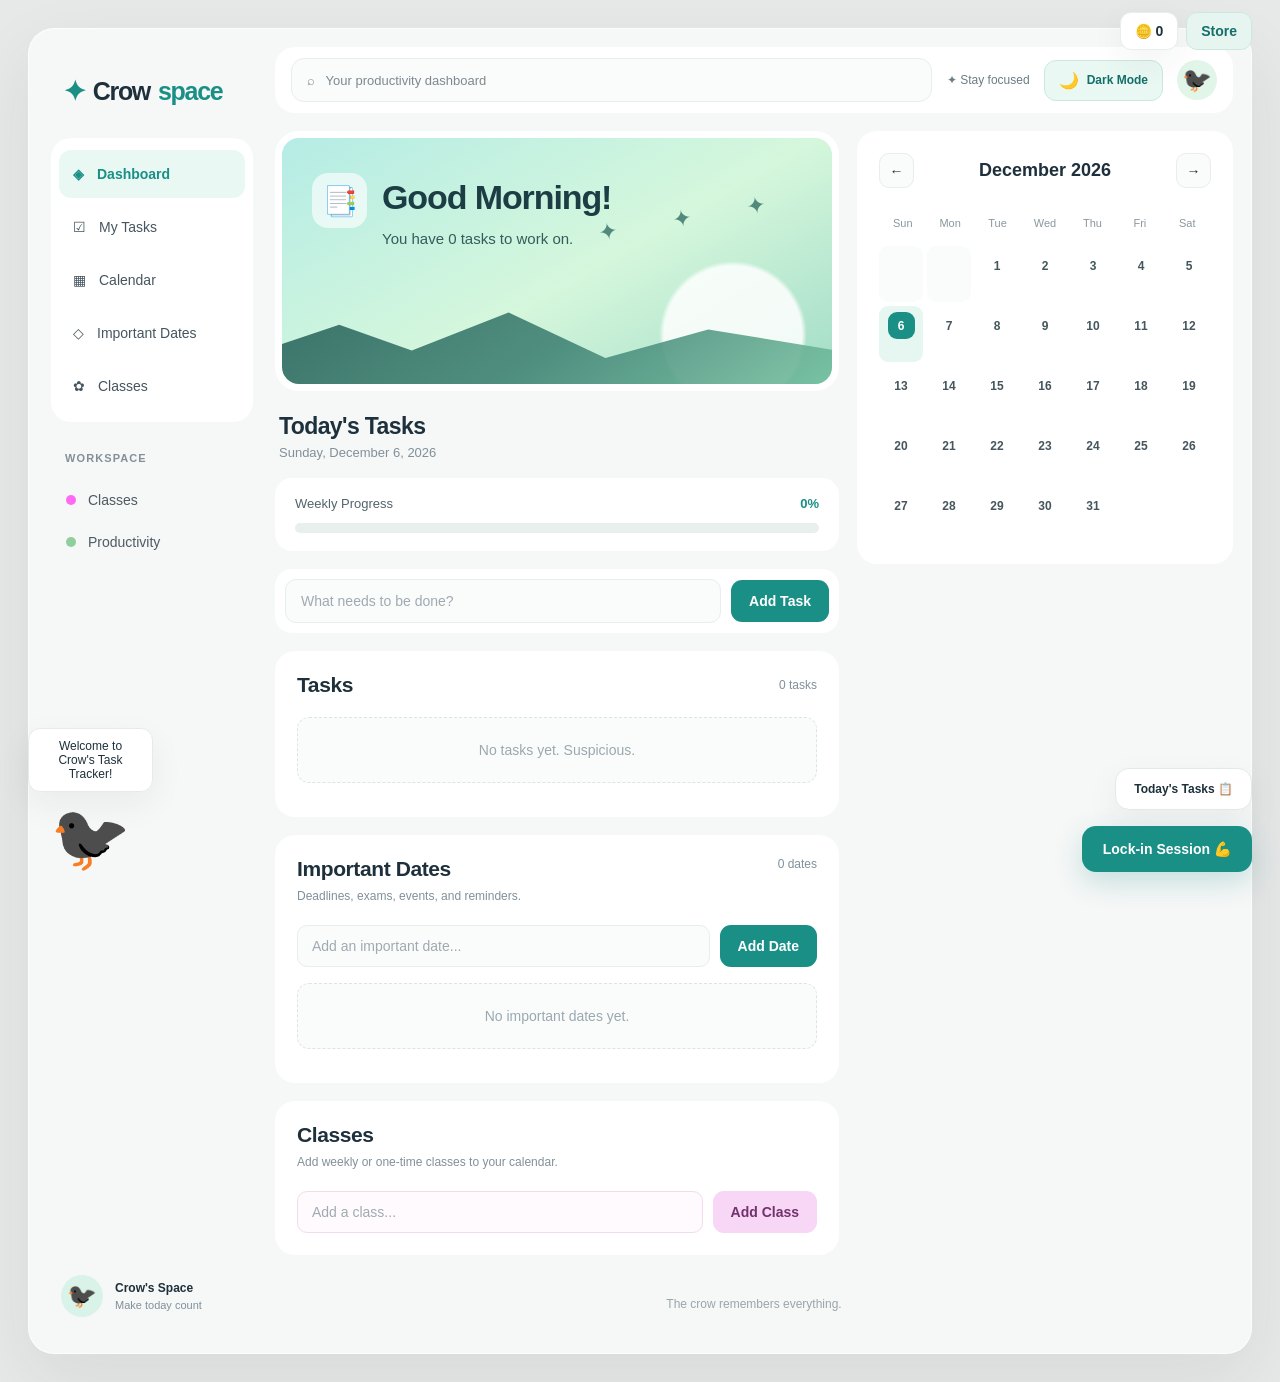
==== Task Tracker/index.html @ 2e7c892d "Add files via upload" ====
<!DOCTYPE html>
<html lang="en">
<head>
  <meta charset="UTF-8">
  <meta name="viewport" content="width=device-width, initial-scale=1.0">
  <title>Crow's Task Tracker</title>
  <link rel="stylesheet" href="style.css">
</head>

<body>

  <!-- TOKEN HUD -->
  <div id="token-hud">
    <div id="token-display">
      🪙 <span id="token-count">0</span>
    </div>
    <button id="store-button" type="button">Store</button>
  </div>

  <!-- MAIN DASHBOARD -->
  <main class="app">

    <!-- SIDEBAR -->
    <aside class="dashboard-sidebar" aria-label="Dashboard navigation">

      <div class="dashboard-brand">
        <span class="brand-mark">✦</span>
        Crow<span>space</span>
      </div>

      <nav class="dashboard-nav">
        <a class="active" href="#dashboard-home">
          ◈ <span>Dashboard</span>
        </a>
        <a href="#tasks-panel">
          ☑ <span>My Tasks</span>
        </a>
        <a href="#calendar-panel">
          ▦ <span>Calendar</span>
        </a>
        <a href="#dates-panel">
          ◇ <span>Important Dates</span>
        </a>
        <a href="#classes-panel">
          ✿ <span>Classes</span>
        </a>
      </nav>

      <div class="sidebar-subtitle">WORKSPACE</div>

      <div class="workspace-link">
        <span class="workspace-dot pink"></span>
        Classes
      </div>

      <div class="workspace-link">
        <span class="workspace-dot green"></span>
        Productivity
      </div>

      <div class="sidebar-bottom">
        <span class="avatar">🐦‍⬛</span>
        <div>
          <strong>Crow's Space</strong>
          <small>Make today count</small>
        </div>
      </div>

    </aside>

    <!-- DASHBOARD CONTENT -->
    <div class="dashboard-content">

      <!-- TOP BAR -->
      <div class="dashboard-topbar">
        <div class="topbar-search">
          ⌕ &nbsp; Your productivity dashboard
        </div>

        
    <div class="topbar-right">

    <span>✦ Stay focused</span>

    <!-- LIGHT / DARK MODE -->
    <button
        id="theme-toggle"
        class="theme-toggle"
        type="button"
        aria-label="Switch to dark mode"
        aria-pressed="false"
        title="Toggle light and dark mode"
    >
        <span id="theme-icon" aria-hidden="true">🌙</span>
        <span id="theme-label">Dark Mode</span>
    </button>

    <span class="topbar-avatar">🐦‍⬛</span>

    </div>

      </div>

      <!-- GREETING -->
      <section class="crow-section" id="dashboard-home">

        <div class="crow">📑</div>

        <div class="crow-speech">
          <h2 id="crow-name">Task Manager</h2>
          <p id="crow-message">
            Time to get on that grind 🔥
          </p>
        </div>

      </section>

      <!-- TODAY'S TASKS HEADER -->
      <header>
        <h1>Today's Tasks</h1>
        <p id="date"></p>
      </header>

      <!-- WEEKLY PROGRESS -->
      <section class="progress-section">

        <div class="progress-text">
          <span>Weekly Progress</span>
          <span id="progress-percent">0%</span>
        </div>

        <div class="progress-bar">
          <div id="progress-fill"></div>
        </div>

      </section>

      <!-- ADD TASK -->
      <section class="add-task">

        <input
          type="text"
          id="task-input"
          placeholder="What needs to be done?"
          autocomplete="off"
        >

        <button id="add-task-button" type="button">
          Add Task
        </button>

      </section>

      <!-- TASK LIST -->
      <section class="task-section" id="tasks-panel">

        <div class="section-heading">
          <h2>Tasks</h2>
          <span id="task-count">0 tasks</span>
        </div>

        <ul id="task-list"></ul>

        <p
          id="empty-task-message"
          class="empty-message"
        >
          No tasks yet. Suspicious.
        </p>

      </section>

      <!-- IMPORTANT DATES -->
      <section
        class="important-dates-section"
        id="dates-panel"
      >

        <div class="section-heading">
          <div>
            <h2>Important Dates</h2>
            <p>
              Deadlines, exams, events, and reminders.
            </p>
          </div>

          <span id="important-date-count">0 dates</span>
        </div>

        <div class="important-date-input-row">

          <input
            type="text"
            id="important-date-input"
            placeholder="Add an important date..."
            autocomplete="off"
          >

          <button
            id="add-important-date-button"
            type="button"
          >
            Add Date
          </button>

        </div>

        <div
          id="empty-important-date-message"
          class="empty-important-date-message"
        >
          No important dates yet.
        </div>

        <ul id="important-date-list"></ul>

      </section>

      <!-- CLASSES -->
      <section class="classes-section" id="classes-panel">

        <div class="section-heading">
          <div>
            <h2>Classes</h2>
            <p>
              Add weekly or one-time classes to your calendar.
            </p>
          </div>
        </div>

        <div class="class-input-row">

          <input
            type="text"
            id="class-input"
            placeholder="Add a class..."
            autocomplete="off"
          >

          <button id="add-class-button" type="button">
            Add Class
          </button>

        </div>

      </section>

      <!-- CALENDAR -->
      <section class="calendar-section" id="calendar-panel">

        <div class="calendar-header">

          <button
            id="previous-month"
            class="calendar-nav-button"
            type="button"
            aria-label="Previous month"
          >
            ←
          </button>

          <h2 id="calendar-month">Month</h2>

          <button
            id="next-month"
            class="calendar-nav-button"
            type="button"
            aria-label="Next month"
          >
            →
          </button>

        </div>

        <div class="calendar-weekdays">
          <span>Sun</span>
          <span>Mon</span>
          <span>Tue</span>
          <span>Wed</span>
          <span>Thu</span>
          <span>Fri</span>
          <span>Sat</span>
        </div>

        <div id="calendar-grid"></div>

      </section>

      <!-- FOOTER -->
      <footer>
        <p>The crow remembers everything.</p>
      </footer>

    </div>
  </main>

  <!-- TASK MODAL -->
  <div
    id="task-modal"
    class="modal"
    aria-hidden="true"
  >
    <div class="modal-card task-modal-card">

      <button
        id="close-task-modal"
        class="modal-close"
        type="button"
        aria-label="Close"
      >
        ✕
      </button>

      <h2>Task Details</h2>

      <p class="modal-subtitle">
        The crow requires more information.
      </p>

      <div class="form-group">
        <label for="modal-task-name">Task</label>
        <input
          id="modal-task-name"
          type="text"
          autocomplete="off"
        >
      </div>

      <div class="form-group">
        <label for="task-category">
          Subject / Category
        </label>
        <input
          id="task-category"
          type="text"
          placeholder="Math, Work, Personal..."
          autocomplete="off"
        >
      </div>

      <div class="form-group">
        <label for="task-due-date">Due Date</label>
        <input id="task-due-date" type="date">
      </div>

      <div class="priority-guide">
        <p>Priority is calculated automatically:</p>

        <div class="priority-guide-row">
          <span class="priority high">HIGH</span>
          <span>Due within 2 days</span>
        </div>

        <div class="priority-guide-row">
          <span class="priority medium">MEDIUM</span>
          <span>Due within 3–7 days</span>
        </div>

        <div class="priority-guide-row">
          <span class="priority low">LOW</span>
          <span>Due in more than 7 days</span>
        </div>
      </div>

      <button
        id="confirm-task-button"
        class="primary-button full-button"
        type="button"
      >
        Add Task
      </button>

    </div>
  </div>

  <!-- IMPORTANT DATE MODAL -->
  <div
    id="important-date-modal"
    class="modal"
    aria-hidden="true"
  >
    <div class="modal-card task-modal-card">

      <button
        id="close-important-date-modal"
        class="modal-close"
        type="button"
        aria-label="Close"
      >
        ✕
      </button>

      <h2>Important Date Details</h2>

      <p class="modal-subtitle">
        The crow requires more information.
      </p>

      <div class="form-group">
        <label for="modal-important-date-name">
          Important Date
        </label>

        <input
          id="modal-important-date-name"
          type="text"
          autocomplete="off"
        >
      </div>

      <div class="form-group">
        <label for="important-date-category">
          Subject / Category
        </label>

        <input
          id="important-date-category"
          type="text"
          placeholder="Math, Work, Birthday..."
          autocomplete="off"
        >
      </div>

      <div class="form-group">

        <label>Important Date Type</label>

        <div class="important-date-type-options">

          <label class="important-date-type-option">
            <input
              type="radio"
              name="important-date-type"
              value="school-work"
              checked
            >

            <span>
              <strong>School / Work</strong>
              <small>
                Exams, essays, projects, and deadlines
              </small>
            </span>
          </label>

          <label class="important-date-type-option">
            <input
              type="radio"
              name="important-date-type"
              value="personal"
            >

            <span>
              <strong>Personal</strong>
              <small>
                Birthdays, anniversaries, and personal events
              </small>
            </span>
          </label>

        </div>
      </div>

      <div class="form-group">
        <label for="important-date-date">Date</label>
        <input id="important-date-date" type="date">
      </div>

      <button
        id="confirm-important-date-button"
        class="primary-button full-button"
        type="button"
      >
        Add Important Date
      </button>

    </div>
  </div>

  <!-- CLASS MODAL -->
  <div
    id="class-modal"
    class="modal"
    aria-hidden="true"
  >
    <div class="modal-card task-modal-card">

      <button
        id="close-class-modal"
        class="modal-close"
        type="button"
        aria-label="Close"
      >
        ✕
      </button>

      <h2>Class Details</h2>

      <p class="modal-subtitle">
        Add this class to your calendar.
      </p>

      <div class="form-group">
        <label for="modal-class-name">Class</label>

        <input
          id="modal-class-name"
          type="text"
          autocomplete="off"
        >
      </div>

      <div class="form-group">

        <label>Schedule</label>

        <div class="class-repeat-options">

          <label class="class-repeat-option">
            <input
              type="radio"
              name="class-repeat"
              value="weekly"
              checked
            >

            <span>
              <strong>Weekly</strong>
              <small>Repeat every week</small>
            </span>
          </label>

          <label class="class-repeat-option">
            <input
              type="radio"
              name="class-repeat"
              value="once"
            >

            <span>
              <strong>One Time</strong>
              <small>Only show on one date</small>
            </span>
          </label>

        </div>
      </div>

      <div
        id="weekly-class-options"
        class="form-group"
      >
        <label for="class-weekday">
          Day of the Week
        </label>

        <select id="class-weekday">
          <option value="1">Monday</option>
          <option value="2">Tuesday</option>
          <option value="3">Wednesday</option>
          <option value="4">Thursday</option>
          <option value="5">Friday</option>
          <option value="6">Saturday</option>
          <option value="0">Sunday</option>
        </select>
      </div>

      <div
        id="one-time-class-options"
        class="form-group hidden"
      >
        <label for="class-date">Date</label>
        <input id="class-date" type="date">
      </div>

      <button
        id="confirm-class-button"
        class="primary-button full-button"
        type="button"
      >
        Add Class
      </button>

    </div>
  </div>

  <!-- DAILY TASKS BUTTON -->
  <button
    id="daily-tasks-button"
    type="button"
    aria-label="Open today's tasks"
  >
    Today's Tasks 📋
  </button>

  <!-- LOCK-IN BUTTON -->
  <button id="lockin-button" type="button">
    Lock-in Session 💪
  </button>

  <!-- LOCK-IN MODAL -->
  <div
    id="lockin-modal"
    class="modal"
    aria-hidden="true"
  >
    <div class="modal-card lockin-modal-card">

      <button
        id="close-lockin-modal"
        class="modal-close"
        type="button"
        aria-label="Close"
      >
        ✕
      </button>

      <h2>Lock-in Session 💪</h2>

      <p
        id="lockin-description"
        class="modal-subtitle"
      >
        How long are we locking in?
      </p>

      <!-- PRESET DURATIONS -->
      <div id="lockin-time-options">

        <button
          class="lockin-time"
          data-minutes="25"
          type="button"
        >
          25 min
        </button>

        <button
          class="lockin-time"
          data-minutes="45"
          type="button"
        >
          45 min
        </button>

        <button
          class="lockin-time"
          data-minutes="60"
          type="button"
        >
          1 hour
        </button>

        <button
          class="lockin-time"
          data-minutes="90"
          type="button"
        >
          90 min
        </button>

        <button
          id="custom-time-button"
          type="button"
        >
          Custom
        </button>

      </div>

      <!-- CUSTOM DURATION -->
      <div
        id="custom-time-section"
        class="hidden custom-time-section"
      >

        <input
          id="custom-time-input"
          type="number"
          min="1"
          max="720"
          placeholder="Minutes"
          aria-label="Custom duration in minutes"
        >

        <button
          id="start-custom-time"
          type="button"
        >
          Continue
        </button>

      </div>

      <!-- ROOM-CLEAR CONFIRMATION -->
      <div
        id="room-clear-section"
        class="lockin-step hidden"
      >

        <h3>Ready to Lock In?</h3>

        <p class="room-clear-description">
          Have you removed all distracting devices
          from your room?
        </p>

        <button
          id="confirm-room-clear"
          type="button"
          class="primary-button full-button"
        >
          Yes, All Devices Are Removed
        </button>

        <p class="room-clear-warning">
          ⚠️ This is an honor system. If you choose
          to lie about having a distracting device
          in the room, that's on you. You're
          responsible for any distractions you
          allow during your Lock-in Session.
        </p>

      </div>

    </div>
  </div>

  <!-- ANIMATED CROW -->
  <div id="crow-container">

    <div id="crow-popup-speech">
      Welcome.
    </div>

    <div id="crow-character">
      🐦‍⬛
    </div>

  </div>

  <!-- STORE MODAL -->
  <div
    id="store-modal"
    class="modal"
    aria-hidden="true"
  >
    <div class="modal-card store-modal-card">

      <button
        id="close-store-modal"
        class="modal-close"
        type="button"
        aria-label="Close"
      >
        ✕
      </button>

      <h2>Crow Store 🐦‍⬛</h2>

      <p class="modal-subtitle">
        Spend your tokens on accessories for the crow.
      </p>

      <div class="store-token-balance">
        🪙 <span id="store-token-count">0</span> tokens
      </div>

      <div class="empty-store">
        <p>The shelves are currently empty.</p>
        <p>Accessories are coming later.</p>
      </div>

    </div>
  </div>

  <!-- JAVASCRIPT -->
  <script src="script.js"></script>

</body>
</html>
---- Task Tracker/style.css ----
/* =========================================
   CROW'S TASK TRACKER
   LIGHT DASHBOARD REDESIGN
========================================= */

:root {
  --page-bg: #e7e8e8;
  --app-bg: #f6f7f7;
  --white: #ffffff;
  --text: #1d303b;
  --muted: #819099;
  --border: #e8eded;

  --teal: #198f86;
  --teal-dark: #146f69;
  --mint: #d0f1e3;
  --mint-light: #e5f8ee;

  --pink: #ff6af5;
  --pink-dark: #60245e;
  --pink-light: #fff0fc;

  --shadow: 0 12px 35px rgba(34, 52, 58, 0.06);
  --radius: 20px;
}

/* =========================================
   GENERAL
========================================= */

* {
  box-sizing: border-box;
}

html {
  scroll-behavior: smooth;
}

body {
  margin: 0;
  min-height: 100vh;
  padding: 28px;

  font-family: "Inter", "Segoe UI", Arial, sans-serif;
  font-size: 14px;

  background: var(--page-bg);
  color: var(--text);
}

button,
input,
select {
  font: inherit;
}

button {
  border: none;
  border-radius: 11px;

  padding: 12px 18px;

  background: var(--teal);
  color: white;

  font-weight: 600;
  cursor: pointer;

  transition:
    transform 0.18s ease,
    background 0.18s ease,
    box-shadow 0.18s ease,
    opacity 0.18s ease,
    border-color 0.18s ease;
}

button:hover {
  transform: translateY(-2px);
  opacity: 0.94;
}

button:active {
  transform: translateY(0);
}

button:disabled {
  opacity: 0.5;
  cursor: not-allowed;
}

input,
select {
  outline: none;
}

input::placeholder {
  color: #a0aab0;
}

.hidden {
  display: none !important;
}

a {
  color: inherit;
  text-decoration: none;
}

:focus-visible {
  outline: 3px solid rgba(25, 143, 134, 0.32);
  outline-offset: 3px;
}

/* =========================================
   DASHBOARD SHELL
========================================= */

.app {
  display: grid;
  grid-template-columns: 210px minmax(0, 1fr);

  width: 100%;
  max-width: 1440px;
  min-height: calc(100vh - 56px);

  margin: 0 auto;
  padding: 18px;

  background: var(--app-bg);

  border: 1px solid rgba(255, 255, 255, 0.8);
  border-radius: 26px;

  box-shadow:
    0 25px 70px rgba(35, 47, 53, 0.08);

  gap: 18px;
}

/* =========================================
   SIDEBAR
========================================= */

.dashboard-sidebar {
  display: flex;
  flex-direction: column;

  min-width: 0;
  padding: 16px 4px 10px;
}

.dashboard-brand {
  display: flex;
  align-items: center;
  gap: 8px;

  padding: 12px 12px 30px;

  font-size: 25px;
  font-weight: 800;
  letter-spacing: -1.3px;
  white-space: nowrap;
}

.dashboard-brand > span:last-child {
  color: var(--teal);
}

.brand-mark {
  color: var(--teal);
  font-size: 28px;
}

.dashboard-nav {
  display: flex;
  flex-direction: column;

  gap: 5px;

  padding: 12px 8px;

  background: white;
  border-radius: 20px;
}

.dashboard-nav a {
  display: flex;
  align-items: center;

  gap: 13px;

  min-height: 48px;
  padding: 12px 14px;

  border-radius: 12px;

  color: #46565e;
  font-size: 14px;

  transition:
    background 0.2s ease,
    color 0.2s ease;
}

.dashboard-nav a:hover {
  background: #f0f7f4;
  color: var(--teal);
}

.dashboard-nav a.active {
  background: #eaf8f3;
  color: var(--teal);
  font-weight: 700;
}

.dashboard-nav a span {
  min-width: 0;
}

.sidebar-subtitle {
  margin: 30px 14px 15px;

  color: #839097;

  font-size: 11px;
  font-weight: 800;
  letter-spacing: 1.1px;
}

.workspace-link {
  display: flex;
  align-items: center;

  gap: 12px;

  padding: 13px 15px;

  color: #4d5b63;
  font-size: 14px;
}

.workspace-dot {
  display: inline-block;

  width: 10px;
  height: 10px;

  border-radius: 50%;
}

.workspace-dot.pink {
  background: var(--pink);
}

.workspace-dot.green {
  background: #91ce9d;
}

.sidebar-bottom {
  display: flex;
  align-items: center;

  gap: 12px;

  margin-top: auto;
  padding: 18px 10px 8px;
}

.sidebar-bottom .avatar {
  display: flex;
  align-items: center;
  justify-content: center;

  width: 42px;
  height: 42px;

  background: #d9f3e8;
  border-radius: 50%;

  font-size: 24px;
}

.sidebar-bottom strong,
.sidebar-bottom small {
  display: block;
}

.sidebar-bottom strong {
  font-size: 12px;
}

.sidebar-bottom small {
  margin-top: 4px;

  color: var(--muted);
  font-size: 11px;
}

/* =========================================
   DASHBOARD CONTENT
========================================= */

.dashboard-content {
  display: grid;
  grid-template-columns: minmax(0, 1.5fr) minmax(290px, 1fr);

  align-content: start;
  align-items: start;

  gap: 18px;

  min-width: 0;
}

/* =========================================
   TOP BAR
========================================= */

.dashboard-topbar {
  grid-column: 1 / -1;

  display: flex;
  align-items: center;
  justify-content: space-between;

  gap: 15px;

  min-height: 66px;
  padding: 10px 16px;

  background: white;
  border-radius: 20px;
}

.topbar-search {
  display: flex;
  align-items: center;

  flex: 1;
  min-width: 0;

  min-height: 44px;
  padding: 10px 15px;

  background: #fafbfb;

  border: 1px solid var(--border);
  border-radius: 13px;

  color: #7d898f;
  font-size: 13px;
}

.topbar-right {
  display: flex;
  align-items: center;

  gap: 14px;

  color: #6c7c83;
  font-size: 12px;
  white-space: nowrap;
}

.topbar-avatar {
  display: flex;
  align-items: center;
  justify-content: center;

  width: 40px;
  height: 40px;

  background: #e2f5e9;
  border-radius: 50%;

  font-size: 24px;
}

/* =========================================
   GREETING CARD
========================================= */

.crow-section {
  grid-column: 1;

  position: relative;

  display: flex;
  align-items: flex-start;

  gap: 15px;

  min-height: 260px;
  padding: 35px 30px;

  background:
    radial-gradient(
      circle at 82% 80%,
      rgba(255, 255, 255, 0.85) 0 14%,
      transparent 15%
    ),
    linear-gradient(
      150deg,
      #b5ece5 0%,
      #d5f7dc 55%,
      #a2dcc7 100%
    );

  border: 7px solid white;
  border-radius: 24px;

  overflow: hidden;
}

.crow-section::before {
  content: "";

  position: absolute;
  left: -5%;
  right: -5%;
  bottom: -12px;

  height: 95px;

  background:
    linear-gradient(
      145deg,
      #245c55 0%,
      #3f8274 50%,
      #7bc7a4 100%
    );

  clip-path: polygon(
    0 55%,
    14% 25%,
    26% 52%,
    42% 12%,
    58% 60%,
    75% 30%,
    100% 56%,
    100% 100%,
    0 100%
  );

  opacity: 0.88;
}

.crow-section::after {
  content: "✦  ✦  ✦";

  position: absolute;
  right: 40px;
  top: 65px;

  color: #28665f;
  font-size: 23px;
  letter-spacing: 25px;

  transform: rotate(-10deg);
  opacity: 0.75;
}

.crow {
  position: relative;
  z-index: 1;

  display: flex;
  align-items: center;
  justify-content: center;

  flex-shrink: 0;

  width: 55px;
  height: 55px;

  background: rgba(255, 255, 255, 0.65);
  border-radius: 16px;

  font-size: 29px;
}

.crow-speech {
  position: relative;
  z-index: 1;
}

.crow-speech h2 {
  margin: 5px 0 10px;

  color: #1b3d43;

  font-size: clamp(24px, 3vw, 34px);
  font-weight: 800;
  letter-spacing: -1.1px;
}

.crow-speech p {
  margin: 0;

  color: #355b5b;
  font-size: 15px;
  line-height: 1.6;
}

/* =========================================
   TODAY HEADER
========================================= */

.dashboard-content > header {
  grid-column: 1;
  grid-row: 3;

  padding: 4px 4px 0;
}

header h1 {
  margin: 0 0 5px;

  font-size: 23px;
  letter-spacing: -0.6px;
}

header p {
  margin: 0;

  color: var(--muted);
  font-size: 13px;
}

/* =========================================
   WEEKLY PROGRESS
========================================= */

.progress-section {
  grid-column: 1;
  grid-row: 4;

  padding: 18px 20px;

  background: white;
  border-radius: 17px;
}

.progress-text {
  display: flex;
  justify-content: space-between;

  gap: 12px;

  margin-bottom: 12px;

  color: #52646c;
  font-size: 13px;
}

#progress-percent {
  color: var(--teal);
  font-weight: 700;
}

.progress-bar {
  width: 100%;
  height: 10px;

  background: #e8efed;
  border-radius: 999px;

  overflow: hidden;
}

#progress-fill {
  width: 0%;
  height: 100%;

  background: linear-gradient(
    90deg,
    #63c6a4,
    #168f85
  );

  border-radius: inherit;

  transition: width 0.4s ease;
}

/* =========================================
   ADD TASK
========================================= */

.add-task {
  grid-column: 1;
  grid-row: 5;

  display: flex;
  align-items: center;

  gap: 10px;

  padding: 10px;

  background: white;
  border-radius: 17px;
}

#task-input {
  flex: 1;
  min-width: 0;

  padding: 13px 15px;

  background: #fafbfb;
  color: var(--text);

  border: 1px solid var(--border);
  border-radius: 11px;
}

#task-input:focus {
  border-color: var(--teal);
}

#add-task-button {
  padding: 13px 18px;
  white-space: nowrap;
}

/* =========================================
   SECTION HEADINGS
========================================= */

.section-heading {
  display: flex;
  align-items: center;
  justify-content: space-between;

  gap: 15px;

  margin-bottom: 20px;
}

.section-heading h2 {
  margin: 0;

  color: var(--text);
  font-size: 21px;
  letter-spacing: -0.4px;
}

.section-heading p {
  margin: 6px 0 0;

  color: var(--muted);
  font-size: 12px;
  line-height: 1.5;
}

#task-count,
#important-date-count,
#today-schedule-count {
  color: var(--muted);
  font-size: 12px;
  white-space: nowrap;
}

/* =========================================
   TASK SECTION
========================================= */

.task-section {
  grid-column: 1;
  grid-row: 6;

  min-width: 0;
  padding: 22px;

  background: white;
  border-radius: var(--radius);
}

#task-list {
  list-style: none;

  margin: 0;
  padding: 0;
}

.task {
  display: flex;
  align-items: center;

  gap: 13px;

  min-width: 0;

  padding: 16px 10px;

  background: white;

  border-bottom: 1px solid #edf0f0;
  border-left: 4px solid transparent;

  transition:
    transform 0.2s ease,
    opacity 0.5s ease,
    max-height 0.5s ease,
    padding 0.5s ease;
}

.task:last-child {
  border-bottom: none;
}

.task:hover {
  transform: translateX(3px);
  background: #fafcfc;
}

.task.priority-high {
  border-left-color: #e88383;
}

.task.priority-medium {
  border-left-color: #e7b96b;
}

.task.priority-low {
  border-left-color: #82caa0;
}

.task-checkbox {
  flex-shrink: 0;

  width: 19px;
  height: 19px;

  cursor: pointer;
  accent-color: var(--teal);
}

.task-info {
  display: flex;
  flex-direction: column;

  flex: 1;
  min-width: 0;

  gap: 6px;
}

.task-text {
  color: #293940;
  font-size: 14px;
  font-weight: 500;

  overflow-wrap: anywhere;
}

.task-details {
  display: flex;
  flex-wrap: wrap;

  gap: 6px 12px;

  color: #95a1a7;
  font-size: 11px;
}

.task-category {
  color: var(--teal);
}

.task.completed {
  opacity: 0.55;
}

.task.completed .task-text {
  color: #96a2a8;
  text-decoration: line-through;
}

.task.finishing {
  opacity: 0;

  transform: translateX(20px);

  max-height: 0;

  padding-top: 0;
  padding-bottom: 0;

  overflow: hidden;
}

/* =========================================
   PRIORITY
========================================= */

.priority {
  display: inline-block;
  flex-shrink: 0;

  padding: 5px 8px;

  border-radius: 6px;

  font-size: 10px;
  font-weight: 700;

  letter-spacing: 0.3px;
  text-transform: uppercase;
}

.priority.low {
  background: #e5f4e9;
  color: #468962;
}

.priority.medium {
  background: #fff4db;
  color: #a7812d;
}

.priority.high {
  background: #ffe8e8;
  color: #bb5959;
}

.task.overdue {
  background: #fff7f7;
  border-left-color: #e77a7a;
}

.task.overdue .task-due {
  color: #c85e5e;
  font-weight: 700;
}

.task.overdue .task-text::after {
  content: "OVERDUE";

  display: inline-block;

  margin-left: 8px;
  padding: 3px 6px;

  background: #ffe5e5;
  color: #b94f4f;

  border-radius: 4px;

  font-size: 9px;
  font-weight: 700;
}

/* =========================================
   TASK ACTIONS
========================================= */

.edit-button,
.delete-button,
.important-date-edit,
.important-date-delete {
  display: inline-flex;
  align-items: center;
  justify-content: center;

  flex-shrink: 0;

  width: 34px;
  height: 34px;

  padding: 0;

  background: transparent;
  color: #87969c;

  border: 1px solid transparent;
  border-radius: 9px;
}

.edit-button:hover,
.important-date-edit:hover {
  background: #edf6f3;
  color: var(--teal);
}

.delete-button:hover,
.important-date-delete:hover {
  background: #fff0f0;
  color: #c45b5b;
}

/* =========================================
   IMPORTANT DATES
========================================= */

.important-dates-section {
  grid-column: 1;
  grid-row: 7;

  min-width: 0;
  padding: 22px;

  background: white;
  border-radius: var(--radius);
}

.important-dates-section .section-heading {
  align-items: flex-start;
}

.important-date-input-row {
  display: flex;

  gap: 10px;

  margin-bottom: 16px;
}

#important-date-input {
  flex: 1;
  min-width: 0;

  padding: 12px 14px;

  background: #fafbfb;
  color: var(--text);

  border: 1px solid var(--border);
  border-radius: 10px;
}

#important-date-input:focus {
  border-color: var(--teal);
}

#add-important-date-button {
  white-space: nowrap;
}

#important-date-list {
  list-style: none;

  margin: 0;
  padding: 0;
}

.important-date-item {
  display: flex;
  align-items: center;

  gap: 12px;

  margin-bottom: 10px;
  padding: 13px;

  background: #fafbfb;

  border: 1px solid var(--border);
  border-left: 4px solid #87b9b3;
  border-radius: 12px;
}

.important-date-item.school-work {
  border-left-color: #85a6db;
}

.important-date-item.personal {
  border-left-color: #ba8acb;
}

.important-date-icon {
  display: flex;
  align-items: center;
  justify-content: center;

  flex-shrink: 0;

  width: 38px;
  height: 38px;

  background: white;
  border-radius: 10px;

  font-size: 18px;
}

.important-date-info {
  flex: 1;
  min-width: 0;
}

.important-date-name {
  display: block;

  margin-bottom: 5px;

  font-weight: 700;
  overflow-wrap: anywhere;
}

.important-date-details {
  display: flex;
  flex-wrap: wrap;

  gap: 5px 10px;

  color: var(--muted);
  font-size: 11px;
}

.important-date-type-badge {
  display: inline-block;

  padding: 4px 7px;

  background: #edf1f1;
  color: #75868d;

  border-radius: 5px;

  font-size: 10px;
  text-transform: uppercase;
}

.important-date-item.school-work
.important-date-type-badge {
  background: #eaf0fb;
  color: #6684b5;
}

.important-date-item.personal
.important-date-type-badge {
  background: #f4eaf8;
  color: #9b6caf;
}

.important-date-actions {
  display: flex;
  align-items: center;

  gap: 4px;
}

.empty-important-date-message,
.empty-message {
  display: none;

  padding: 24px;
  margin: 12px 0;

  background: #fafcfc;
  color: #9ba8ae;

  border: 1px dashed #dce5e5;
  border-radius: 12px;

  text-align: center;
}

.empty-important-date-message.show,
.empty-message.show {
  display: block;
}

/* =========================================
   CLASSES — PINK THEME
========================================= */

.classes-section {
  grid-column: 1;
  grid-row: 8;

  min-width: 0;
  padding: 22px;

  background: white;
  border-radius: var(--radius);
}

.classes-section .section-heading {
  align-items: flex-start;
}

.class-input-row {
  display: flex;
  gap: 10px;
}

#class-input {
  flex: 1;
  min-width: 0;

  padding: 12px 14px;

  background: #fffafd;
  color: var(--text);

  border: 1px solid #f0dced;
  border-radius: 10px;
}

#class-input:focus {
  border-color: var(--pink);
}

#add-class-button {
  background: #f8d6f5;
  color: #71326d;

  white-space: nowrap;
}

#add-class-button:hover {
  background: #f2bbed;
}

.class-repeat-options {
  display: grid;
  grid-template-columns: repeat(2, minmax(0, 1fr));

  gap: 10px;
}

.class-repeat-option {
  display: flex;
  align-items: flex-start;

  gap: 10px;

  min-height: 85px;
  padding: 13px;

  background: #fffafd;

  border: 1px solid #eedbea;
  border-radius: 12px;

  cursor: pointer;

  transition:
    background 0.2s ease,
    border-color 0.2s ease,
    transform 0.2s ease;
}

.class-repeat-option:hover,
.class-repeat-option:has(input:checked) {
  background: #fff0fc;
  border-color: var(--pink);
}

.class-repeat-option input[type="radio"] {
  width: 17px;
  height: 17px;

  flex-shrink: 0;
  margin: 2px 0 0;

  accent-color: var(--pink);
}

.class-repeat-option span {
  display: flex;
  flex-direction: column;

  gap: 5px;
}

.class-repeat-option strong {
  font-size: 13px;
}

.class-repeat-option small {
  color: #a58aa2;

  font-size: 11px;
  line-height: 1.4;
}

#class-weekday,
#class-date {
  width: 100%;
  padding: 12px;

  background: #fffafd;
  color: var(--text);

  border: 1px solid #eedbea;
  border-radius: 9px;
}

#class-weekday:focus,
#class-date:focus {
  border-color: var(--pink);
}

#confirm-class-button {
  background: #efb6e9;
  color: #5b2457;
}

#class-modal .modal-card {
  max-width: 480px;
}

#class-modal .modal-subtitle {
  color: #a18ba0;
}

/* =========================================
   CALENDAR
========================================= */

.calendar-section {
  grid-column: 2;
  grid-row: 2 / span 4;

  min-width: 0;
  padding: 22px;

  background: white;
  border-radius: var(--radius);
}

.calendar-header {
  display: flex;
  align-items: center;
  justify-content: space-between;

  gap: 12px;

  margin-bottom: 20px;
}

.calendar-header h2 {
  margin: 0;

  font-size: 18px;
  font-weight: 700;
  text-align: center;
}

.calendar-nav-button {
  display: flex;
  align-items: center;
  justify-content: center;

  flex-shrink: 0;

  width: 35px;
  height: 35px;

  padding: 0;

  background: #fafbfb;
  color: var(--text);

  border: 1px solid var(--border);
  border-radius: 10px;
}

.calendar-nav-button:hover {
  background: #eaf8f3;
}

.calendar-weekdays {
  display: grid;
  grid-template-columns: repeat(7, minmax(0, 1fr));

  margin-bottom: 8px;

  color: #8a989e;
  text-align: center;
  font-size: 11px;
}

.calendar-weekdays span {
  padding: 9px 2px;
}

#calendar-grid {
  display: grid;
  grid-template-columns: repeat(7, minmax(0, 1fr));

  gap: 4px;
}

.calendar-day {
  min-width: 0;
  min-height: 56px;

  padding: 6px 3px;

  background: white;
  border-radius: 9px;

  text-align: center;
  overflow: hidden;
}

.calendar-day.empty {
  background: #fafbfb;
}

.calendar-day.today {
  background: #e6f7f2;
}

.calendar-date-number {
  display: flex;
  align-items: center;
  justify-content: center;

  width: 27px;
  height: 27px;

  margin: 0 auto 5px;

  color: #46565d;
  font-size: 12px;
  font-weight: 600;
}

.calendar-day.today .calendar-date-number {
  background: var(--teal);
  color: white;

  border-radius: 9px;
}

/* =========================================
   CALENDAR TASKS
========================================= */

.calendar-task {
  display: block;

  width: 100%;
  margin-bottom: 3px;
  padding: 4px;

  border-radius: 5px;

  color: white;
  font-size: 9px;

  white-space: nowrap;
  overflow: hidden;
  text-overflow: ellipsis;

  text-align: left;
}

.calendar-task.high {
  background: #d98989;
}

.calendar-task.medium {
  background: #d6ae63;
}

.calendar-task.low {
  background: #75b998;
}

.calendar-task.completed {
  opacity: 0.45;
  text-decoration: line-through;
}

/* =========================================
   IMPORTANT DATES IN CALENDAR
========================================= */

.calendar-important-date,
.calendar-holiday {
  display: block;

  width: 100%;
  margin-top: 3px;
  padding: 4px;

  border-left: 3px solid #9ca8ae;
  border-radius: 5px;

  background: #eef1f2;
  color: #4b5b63;

  font-size: 9px;
  text-align: left;

  overflow: hidden;
  white-space: nowrap;
  text-overflow: ellipsis;
}

.calendar-important-date.school-work {
  background: #e9eff9;
  border-left-color: #7f9ac8;
}

.calendar-important-date.personal {
  background: #f4e9f8;
  border-left-color: #b78ac8;
}

.calendar-holiday {
  background: #f1f4f4;
  border-left-color: #aab6b6;
}

/* =========================================
   PINK CLASS CALENDAR REMINDERS
========================================= */

.calendar-class {
  display: block;

  width: 100%;
  margin-top: 4px;
  padding: 5px 6px;

  background: #fce0f8;
  color: #8d3c86;

  border-left: 3px solid var(--pink);
  border-radius: 5px;

  font-size: 9px;
  font-weight: 700;

  text-align: left;
  overflow: hidden;
  white-space: nowrap;
  text-overflow: ellipsis;
}

.calendar-class:hover {
  background: #f9c9f2;
}

.calendar-class.weekly {
  border-left-color: var(--pink);
}

.calendar-class.one-time {
  background: #f8d3f3;
  border-left-color: #cb74c4;
}

/* =========================================
   FOOTER
========================================= */

footer {
  grid-column: 1 / -1;

  padding: 12px;

  color: #9aa6ab;
  text-align: center;
  font-size: 12px;
}

/* =========================================
   MODALS
========================================= */

.modal {
  position: fixed;
  inset: 0;

  display: none;
  align-items: center;
  justify-content: center;

  padding: 20px;

  background: rgba(24, 39, 45, 0.52);

  z-index: 5000;
}

.modal.show {
  display: flex;
}

.modal-card {
  position: relative;

  width: 100%;
  max-height: 90vh;

  padding: 34px;

  background: white;

  border: 1px solid #edf0f0;
  border-radius: 22px;

  box-shadow:
    0 25px 80px rgba(19, 40, 46, 0.18);

  overflow-y: auto;
}

.task-modal-card {
  max-width: 480px;
}

.lockin-modal-card {
  max-width: 520px;
  text-align: center;
}

.modal-card h2 {
  margin: 0 0 8px;

  color: var(--text);
  font-size: 23px;
}

.modal-subtitle {
  margin: 0 0 25px;

  color: var(--muted);
  line-height: 1.5;
}

.modal-close {
  position: absolute;

  top: 14px;
  right: 14px;

  padding: 7px 11px;

  background: #f1f4f4;
  color: #728087;

  font-size: 16px;
}

.modal-close:hover {
  background: #e7eded;
  color: var(--text);
}

/* =========================================
   FORM CONTROLS
========================================= */

.form-group {
  margin-bottom: 18px;
}

.form-group > label {
  display: block;

  margin-bottom: 8px;

  color: #52636b;
  font-size: 13px;
  font-weight: 600;
}

.form-group > input {
  width: 100%;
  padding: 12px 14px;

  background: #fafbfb;
  color: var(--text);

  border: 1px solid #dfe7e7;
  border-radius: 10px;
}

.form-group > input:focus {
  border-color: var(--teal);
}

.form-group input[type="date"] {
  color-scheme: light;
}

.full-button {
  width: 100%;
  padding: 14px 18px;
}

.primary-button {
  margin-top: 10px;
}

/* =========================================
   PRIORITY GUIDE
========================================= */

.priority-guide {
  margin: 22px 0;
  padding: 16px;

  background: #f7faf9;

  border: 1px solid var(--border);
  border-radius: 12px;
}

.priority-guide > p {
  margin: 0 0 12px;

  color: #6b7b82;
  font-size: 12px;
}

.priority-guide-row {
  display: flex;
  align-items: center;

  gap: 10px;

  margin-top: 9px;

  color: #6d7d84;
  font-size: 12px;
}

/* =========================================
   IMPORTANT DATE TYPE SELECTOR
========================================= */

.important-date-type-options {
  display: grid;
  grid-template-columns: repeat(2, minmax(0, 1fr));

  gap: 10px;
}

.important-date-type-option {
  display: flex !important;
  align-items: flex-start;

  gap: 10px;

  min-height: 90px;
  margin: 0 !important;
  padding: 13px;

  background: #fafbfb;

  border: 1px solid var(--border);
  border-radius: 12px;

  cursor: pointer;
}

.important-date-type-option:hover,
.important-date-type-option:has(input:checked) {
  background: #eaf8f3;
  border-color: #89c7b8;
}

.important-date-type-option input {
  flex-shrink: 0;

  width: 17px !important;
  height: 17px;

  margin: 2px 0 0;
  padding: 0;

  accent-color: var(--teal);
}

.important-date-type-option span {
  display: flex;
  flex-direction: column;

  gap: 5px;
}

.important-date-type-option strong {
  font-size: 13px;
}

.important-date-type-option small {
  color: #87979e;

  font-size: 11px;
  line-height: 1.4;
}

/* =========================================
   DAILY TASKS FLOATING BUTTON
========================================= */

#daily-tasks-button {
  position: fixed;

  right: 28px;
  bottom: 90px;

  z-index: 3000;

  padding: 13px 18px;

  background: white;
  color: var(--text);

  border: 1px solid #e2e9e9;
  border-radius: 14px;

  box-shadow: var(--shadow);

  font-size: 12px;
}

#daily-tasks-button:hover {
  background: #f2faf7;
}

.daily-task-badge {
  display: inline-flex;
  align-items: center;
  justify-content: center;

  min-width: 20px;
  height: 20px;

  padding: 0 5px;

  background: var(--teal);
  color: white;

  border-radius: 999px;

  font-size: 10px;
}

.daily-task-badge.has-overdue {
  background: #d46d6d;
}

/* =========================================
   LOCK-IN FLOATING BUTTON
========================================= */

#lockin-button {
  position: fixed;

  right: 28px;
  bottom: 28px;

  z-index: 3000;

  padding: 15px 21px;

  background: var(--teal);
  color: white;

  border-radius: 14px;

  box-shadow:
    0 10px 28px rgba(25, 143, 134, 0.22);
}

/* =========================================
   LOCK-IN TIME OPTIONS
========================================= */

#lockin-time-options {
  display: grid;
  grid-template-columns: repeat(2, minmax(0, 1fr));

  gap: 12px;

  margin-top: 20px;
}

#lockin-time-options button {
  padding: 16px;

  background: #f4f8f7;
  color: var(--text);

  border: 1px solid #e0e9e7;
  border-radius: 12px;
}

#lockin-time-options button:hover {
  background: #e6f6f0;
  border-color: #8ac8b6;
}

#custom-time-button {
  grid-column: 1 / -1;
}

.custom-time-section {
  display: flex;

  gap: 10px;

  margin-top: 20px;
}

#custom-time-input {
  flex: 1;
  min-width: 0;

  padding: 12px;

  background: #fafbfb;
  color: var(--text);

  border: 1px solid #dfe7e7;
  border-radius: 10px;
}

#start-custom-time {
  background: var(--teal);
  color: white;
}

.lockin-step {
  margin-top: 18px;
}

/* =========================================
   ROOM-CLEAR CONFIRMATION
========================================= */

#room-clear-section {
  margin-top: 20px;
  padding: 23px;

  background: #eaf8f1;

  border: 1px solid #bfe5d3;
  border-radius: 15px;

  text-align: center;
}

#room-clear-section h3 {
  margin: 0 0 12px;

  color: #234e45;
  font-size: 20px;
}

.room-clear-description {
  margin: 0 0 20px;

  color: #527168;

  font-size: 14px;
  line-height: 1.6;
}

#confirm-room-clear {
  width: 100%;
  padding: 14px 18px;

  background: var(--teal);
  color: white;

  border-radius: 11px;

  font-size: 13px;
  font-weight: 700;
}

.room-clear-warning {
  margin: 18px 0 0;
  padding: 15px;

  background: #fff0ed;
  color: #a64f4a;

  border: 1px solid #f4ccc7;
  border-radius: 10px;

  font-size: 12px;
  line-height: 1.65;
  text-align: left;
}

/* =========================================
   FLOATING CROW
========================================= */

#crow-container {
  position: fixed;

  left: 28px;
  bottom: 24px;

  z-index: 2000;

  display: flex;
  flex-direction: column;
  align-items: center;

  width: 125px;

  pointer-events: none;
}

#crow-popup-speech {
  max-width: 190px;

  margin-bottom: 8px;
  padding: 10px 13px;

  background: white;
  color: var(--text);

  border: 1px solid #e5ebeb;
  border-radius: 12px;

  box-shadow: var(--shadow);

  font-size: 12px;
  text-align: center;

  opacity: 0;
  transform: translateY(10px);

  transition:
    opacity 0.3s ease,
    transform 0.3s ease;
}

#crow-popup-speech.show {
  opacity: 1;
  transform: translateY(0);
}

#crow-character {
  font-size: 65px;

  transform-origin: bottom center;

  animation: crowIdle 2.5s infinite ease-in-out;
}

@keyframes crowIdle {
  0%,
  100% {
    transform: translateY(0) rotate(0deg);
  }

  50% {
    transform: translateY(-5px) rotate(-2deg);
  }
}

@keyframes crowBounce {
  0%,
  100% {
    transform: translateY(0);
  }

  40% {
    transform: translateY(-20px);
  }

  70% {
    transform: translateY(0);
  }
}

/* =========================================
   TOKEN HUD
========================================= */

#token-hud {
  position: fixed;

  top: 12px;
  right: 28px;

  z-index: 3000;

  display: flex;
  align-items: center;

  gap: 8px;
}

#token-display {
  padding: 10px 14px;

  background: white;
  color: var(--text);

  border: 1px solid var(--border);
  border-radius: 11px;

  box-shadow: var(--shadow);

  font-weight: 700;
}

#store-button {
  padding: 10px 14px;

  background: #e6f5f0;
  color: var(--teal-dark);

  border: 1px solid #cce8de;
}

/* =========================================
   TOKEN REWARD POPUP
========================================= */

.token-reward-popup {
  position: fixed;

  top: 70px;
  right: 28px;

  z-index: 6000;

  padding: 11px 15px;

  background: white;
  color: var(--teal);

  border: 1px solid #d7e9e2;
  border-radius: 12px;

  box-shadow: var(--shadow);

  font-weight: 700;

  opacity: 0;
  transform: translateY(-10px);

  pointer-events: none;

  transition:
    opacity 0.25s ease,
    transform 0.25s ease;
}

.token-reward-popup.show {
  opacity: 1;
  transform: translateY(0);
}

/* =========================================
   STORE MODAL
========================================= */

.store-modal-card {
  max-width: 500px;
  text-align: center;
}

.store-token-balance {
  display: inline-block;

  margin: 10px 0 25px;
  padding: 11px 16px;

  background: #eff8f5;

  border: 1px solid #d9ece5;
  border-radius: 11px;

  font-weight: 700;
}

.empty-store {
  padding: 35px 20px;

  background: #fafbfb;
  color: #89979d;

  border: 1px dashed #dce5e5;
  border-radius: 13px;
}

.empty-store p {
  margin: 5px 0;
}


/* =========================================
   LIGHT / DARK MODE TOGGLE
========================================= */

.theme-toggle {
  display: inline-flex;
  align-items: center;
  justify-content: center;

  gap: 8px;

  padding: 10px 14px;

  background: #eaf8f3;
  color: #146f69;

  border: 1px solid #cce8de;
  border-radius: 12px;

  font-size: 12px;
  font-weight: 700;

  white-space: nowrap;
  cursor: pointer;
}

.theme-toggle:hover {
  background: #d9f2e9;
}

#theme-icon {
  font-size: 16px;
}

/* =========================================
   DARK MODE COLOR VARIABLES
========================================= */

body.dark-mode {
  --page-bg: #11161d;
  --app-bg: #171c24;
  --white: #242c36;
  --text: #edf3f4;
  --muted: #9aaab5;
  --border: #37434e;

  --teal: #65c5b0;
  --teal-dark: #85d6c3;
  --mint: #26463f;
  --mint-light: #233b36;

  --shadow: 0 12px 35px rgba(0, 0, 0, 0.25);

  background: var(--page-bg);
  color: var(--text);

  color-scheme: dark;
}

/* =========================================
   DASHBOARD SHELL
========================================= */

body.dark-mode .app {
  background: var(--app-bg);
  border-color: #303a46;
}

body.dark-mode .dashboard-sidebar {
  color: var(--text);
}

body.dark-mode .dashboard-brand {
  color: #f0f5f5;
}

body.dark-mode .dashboard-brand > span:last-child,
body.dark-mode .brand-mark {
  color: #85d6c3;
}

body.dark-mode .dashboard-nav,
body.dark-mode .dashboard-topbar,
body.dark-mode .progress-section,
body.dark-mode .add-task,
body.dark-mode .task-section,
body.dark-mode .important-dates-section,
body.dark-mode .classes-section,
body.dark-mode .calendar-section {
  background: #242c36;
}

body.dark-mode .dashboard-nav a {
  color: #b4c0c9;
}

body.dark-mode .dashboard-nav a:hover,
body.dark-mode .dashboard-nav a.active {
  background: #2d4b46;
  color: #91e2cf;
}

body.dark-mode .sidebar-subtitle,
body.dark-mode .workspace-link,
body.dark-mode .sidebar-bottom small {
  color: #9aabb6;
}

body.dark-mode .sidebar-bottom strong {
  color: #edf3f4;
}

body.dark-mode .sidebar-bottom .avatar,
body.dark-mode .topbar-avatar {
  background: #2b4d43;
}

body.dark-mode .topbar-search {
  background: #1b222b;
  color: #a4b2bc;
  border-color: #37434e;
}

body.dark-mode .topbar-right {
  color: #a4b2bc;
}

/* =========================================
   DARK GREETING
========================================= */

body.dark-mode .crow-section {
  background:
    radial-gradient(
      circle at 82% 80%,
      rgba(127, 211, 177, 0.12) 0 14%,
      transparent 15%
    ),
    linear-gradient(
      150deg,
      #254d47,
      #1f3939 55%,
      #274b41
    );

  border-color: #242c36;
}

body.dark-mode .crow-section::before {
  background: linear-gradient(
    145deg,
    #112d2c,
    #205c51,
    #337b65
  );
}

body.dark-mode .crow-section::after {
  color: #a0e0c7;
}

body.dark-mode .crow {
  background: #365a51;
}

body.dark-mode .crow-speech h2 {
  color: #e3fff4;
}

body.dark-mode .crow-speech p {
  color: #b9e5d6;
}

body.dark-mode header h1,
body.dark-mode .section-heading h2,
body.dark-mode .calendar-header h2 {
  color: #edf3f4;
}

/* =========================================
   PROGRESS
========================================= */

body.dark-mode .progress-text {
  color: #c0ccd3;
}

body.dark-mode .progress-bar {
  background: #384550;
}

body.dark-mode #progress-fill {
  background: linear-gradient(
    90deg,
    #459c88,
    #85dfc6
  );
}

/* =========================================
   INPUTS AND BUTTONS
========================================= */

body.dark-mode input,
body.dark-mode select {
  background: #1b222b;
  color: #edf3f4;
  border-color: #3c4854;
}

body.dark-mode input::placeholder {
  color: #8797a3;
}

body.dark-mode input:focus,
body.dark-mode select:focus {
  border-color: #65c5b0;
}

body.dark-mode button:not(
  .theme-toggle,
  .calendar-nav-button,
  .edit-button,
  .delete-button,
  .important-date-edit,
  .important-date-delete,
  .modal-close,
  #add-class-button,
  #confirm-class-button,
  #custom-time-button,
  #lockin-time-options button
) {
  background: #65c5b0;
  color: #102b27;
}

body.dark-mode .theme-toggle {
  background: #314840;
  color: #baf2df;
  border-color: #4d7467;
}

body.dark-mode .theme-toggle:hover {
  background: #3b594e;
}

/* =========================================
   TASKS
========================================= */

body.dark-mode .task {
  background: #242c36;
  border-bottom-color: #37434e;
}

body.dark-mode .task:hover {
  background: #2b3540;
}

body.dark-mode .task-text {
  color: #edf3f4;
}

body.dark-mode .task-details {
  color: #a0afba;
}

body.dark-mode .task-category {
  color: #85d6c3;
}

body.dark-mode .task.completed .task-text {
  color: #8797a3;
}

body.dark-mode .task.overdue {
  background: #382b32;
}

body.dark-mode .task.overdue .task-due {
  color: #f3a1a1;
}

body.dark-mode .edit-button,
body.dark-mode .delete-button,
body.dark-mode .important-date-edit,
body.dark-mode .important-date-delete {
  background: transparent;
  color: #a3b3bd;
}

body.dark-mode .edit-button:hover,
body.dark-mode .important-date-edit:hover {
  background: #2d4b46;
  color: #a5e9d7;
}

body.dark-mode .delete-button:hover,
body.dark-mode .important-date-delete:hover {
  background: #4a3038;
  color: #ffb8b8;
}

body.dark-mode .priority.low {
  background: #29483b;
  color: #a0e4bd;
}

body.dark-mode .priority.medium {
  background: #51462e;
  color: #f1d692;
}

body.dark-mode .priority.high {
  background: #57353b;
  color: #ffb5b5;
}

/* =========================================
   IMPORTANT DATES
========================================= */

body.dark-mode .important-date-item {
  background: #1e2630;
  border-color: #394550;
}

body.dark-mode .important-date-icon {
  background: #303b46;
}

body.dark-mode .important-date-name {
  color: #edf3f4;
}

body.dark-mode .important-date-details {
  color: #a4b2bc;
}

body.dark-mode .important-date-type-badge {
  background: #37434e;
  color: #d4dfe4;
}

body.dark-mode .important-date-item.school-work
.important-date-type-badge {
  background: #34455f;
  color: #bfd1fa;
}

body.dark-mode .important-date-item.personal
.important-date-type-badge {
  background: #493653;
  color: #e4bdf2;
}

body.dark-mode .empty-message,
body.dark-mode .empty-important-date-message {
  background: #1e2630;
  color: #a0afba;
  border-color: #46525d;
}

/* =========================================
   CLASSES — KEEP PINK
========================================= */

body.dark-mode #class-input,
body.dark-mode #modal-class-name,
body.dark-mode #class-weekday,
body.dark-mode #class-date {
  background: #302435;
  color: #ffe6fb;
  border-color: #70466c;
}

body.dark-mode #class-input:focus,
body.dark-mode #modal-class-name:focus,
body.dark-mode #class-weekday:focus,
body.dark-mode #class-date:focus {
  border-color: #ff6af5;
}

body.dark-mode #add-class-button,
body.dark-mode #confirm-class-button {
  background: #f1a7e9;
  color: #442040;
}

body.dark-mode .class-repeat-option {
  background: #302435;
  border-color: #70466c;
}

body.dark-mode .class-repeat-option:hover,
body.dark-mode .class-repeat-option:has(input:checked) {
  background: #49304b;
  border-color: #ff6af5;
}

body.dark-mode .class-repeat-option strong {
  color: #ffe6fb;
}

body.dark-mode .class-repeat-option small {
  color: #d4a7cf;
}

body.dark-mode .class-repeat-option input[type="radio"] {
  accent-color: #ff6af5;
}

body.dark-mode .calendar-class {
  background: #60245e;
  color: #ffb9f8;
  border-left-color: #ff6af5;
}

body.dark-mode .calendar-class:hover {
  background: #71306d;
}

body.dark-mode .calendar-class.one-time {
  background: #60245e;
  border-left-color: #ffb9f8;
}

/* =========================================
   CALENDAR
========================================= */

body.dark-mode .calendar-nav-button {
  background: #303b46;
  color: #edf3f4;
  border-color: #46525d;
}

body.dark-mode .calendar-weekdays {
  color: #a0afba;
}

body.dark-mode .calendar-day {
  background: #242c36;
}

body.dark-mode .calendar-day.empty {
  background: #1e2630;
}

body.dark-mode .calendar-day.today {
  background: #294c43;
}

body.dark-mode .calendar-date-number {
  color: #d4dfe4;
}

body.dark-mode .calendar-day.today .calendar-date-number {
  background: #65c5b0;
  color: #112e28;
}

body.dark-mode .calendar-important-date {
  background: #414a54;
  color: #e0e8ec;
}

body.dark-mode .calendar-important-date.school-work {
  background: #34455f;
  color: #d1defa;
}

body.dark-mode .calendar-important-date.personal {
  background: #493653;
  color: #e9d0f4;
}

body.dark-mode .calendar-holiday {
  background: #38434d;
  color: #d1dce2;
}

/* =========================================
   MODALS
========================================= */

body.dark-mode .modal {
  background: rgba(0, 0, 0, 0.78);
}

body.dark-mode .modal-card {
  background: #242c36;
  border-color: #46525d;
}

body.dark-mode .modal-card h2 {
  color: #edf3f4;
}

body.dark-mode .modal-subtitle,
body.dark-mode .form-group > label {
  color: #b6c4cd;
}

body.dark-mode .modal-close {
  background: #303b46;
  color: #d1dce2;
}

body.dark-mode .priority-guide {
  background: #1e2630;
  border-color: #3a4652;
}

body.dark-mode .priority-guide > p,
body.dark-mode .priority-guide-row {
  color: #b1c0c9;
}

body.dark-mode .important-date-type-option {
  background: #1e2630;
  border-color: #3a4652;
}

body.dark-mode .important-date-type-option:hover,
body.dark-mode .important-date-type-option:has(input:checked) {
  background: #29463f;
  border-color: #65c5b0;
}

body.dark-mode .important-date-type-option strong {
  color: #edf3f4;
}

body.dark-mode .important-date-type-option small {
  color: #a3b3bd;
}

/* =========================================
   LOCK-IN SESSION
========================================= */

body.dark-mode #lockin-time-options button {
  background: #303b46;
  color: #edf3f4;
  border-color: #46525d;
}

body.dark-mode #lockin-time-options button:hover {
  background: #31544b;
  border-color: #65c5b0;
}

body.dark-mode #room-clear-section {
  background: #243b34;
  border-color: #456b5c;
}

body.dark-mode #room-clear-section h3 {
  color: #d1f5e8;
}

body.dark-mode .room-clear-description {
  color: #b9d8ca;
}

body.dark-mode .room-clear-warning {
  background: #442e31;
  color: #ffb8b8;
  border-color: #805157;
}

/* =========================================
   TOKENS AND STORE
========================================= */

body.dark-mode #token-display {
  background: #242c36;
  color: #edf3f4;
  border-color: #46525d;
}

body.dark-mode #store-button {
  background: #304c43;
  color: #b8f1dc;
  border-color: #527568;
}

body.dark-mode .store-token-balance {
  background: #304c43;
  color: #d1f5e8;
  border-color: #527568;
}

body.dark-mode .empty-store {
  background: #1e2630;
  color: #a0afba;
  border-color: #46525d;
}

body.dark-mode .token-reward-popup,
body.dark-mode #crow-popup-speech {
  background: #242c36;
  color: #d1f5e8;
  border-color: #46525d;
}


/* =========================================
   FLOATING TODAY'S TASKS
========================================= */

#today-floating-panel {
  position: fixed;

  top: 100px;
  right: 20px;

  width: 350px;
  max-width: calc(100vw - 30px);
  max-height: calc(100vh - 125px);

  display: none;
  flex-direction: column;

  background: #ffffff;
  color: #1d303b;

  border: 1px solid #e3e9e9;
  border-radius: 18px;

  box-shadow:
    0 20px 60px rgba(0, 0, 0, 0.18);

  overflow: hidden;

  z-index: 4000;
}

#today-floating-panel.open {
  display: flex;
}

.today-panel-header {
  display: flex;
  align-items: center;
  justify-content: space-between;

  gap: 12px;
  padding: 15px;

  background: #d0f1e3;
  color: #234e45;
}

.today-panel-actions {
  display: flex;
  gap: 5px;
}

.today-panel-actions button {
  width: 30px;
  height: 30px;

  padding: 0;

  background: rgba(255, 255, 255, 0.8);
  color: #234e45;

  border-radius: 8px;
}

#today-panel-body {
  padding: 12px;
  overflow-y: auto;
}

.today-panel-task {
  display: flex;
  align-items: flex-start;

  gap: 11px;

  margin-bottom: 9px;
  padding: 13px;

  background: #f5f8f7;

  border: 1px solid #e8eeee;
  border-radius: 12px;

  cursor: pointer;
}

.today-panel-task input {
  width: 18px;
  height: 18px;

  margin-top: 2px;
  accent-color: #198f86;
}

.today-panel-task span {
  min-width: 0;
}

.today-panel-task strong {
  display: block;
  overflow-wrap: anywhere;
}

.today-panel-task small {
  display: block;

  margin-top: 6px;

  color: #78878e;
  font-size: 11px;
}

.today-panel-task.is-overdue {
  background: #fff0f0;
  border-color: #f1caca;
}

.today-panel-task.is-overdue small {
  color: #bb5555;
}

.today-panel-empty {
  padding: 25px 10px;

  color: #87979e;
  text-align: center;
}

#today-floating-panel.minimized
#today-panel-body {
  display: none;
}

/* DARK MODE */

body.dark-mode #today-floating-panel {
  background: #242c36;
  color: #edf3f4;
  border-color: #46525d;
}

body.dark-mode .today-panel-header {
  background: #294c43;
  color: #d1f5e8;
}

body.dark-mode .today-panel-task {
  background: #303b46;
  border-color: #46525d;
}

body.dark-mode .today-panel-task.is-overdue {
  background: #493038;
  border-color: #805157;
}

body.dark-mode .today-panel-task small {
  color: #b3c0c9;
}

body.dark-mode .today-panel-task.is-overdue small {
  color: #ffb8b8;
}

@media (max-width: 700px) {
  #today-floating-panel {
    top: 85px;
    right: 10px;

    width: min(350px, calc(100vw - 20px));
    max-height: calc(100vh - 170px);
  }
}

/* =========================================
   MOBILE THEME TOGGLE
========================================= */

@media (max-width: 700px) {
  .theme-toggle {
    padding: 9px 11px;
  }

  #theme-label {
    display: none;
  }
}

/* =========================================
   RESPONSIVE — TABLETS
========================================= */

@media (max-width: 1100px) {
  .app {
    grid-template-columns: 185px minmax(0, 1fr);
  }

  .dashboard-content {
    grid-template-columns: minmax(0, 1fr);
  }

  .dashboard-content > * {
    grid-column: 1 !important;
    grid-row: auto !important;
  }

  .calendar-section {
    order: 0;
  }

  .crow-section {
    min-height: 240px;
  }

  .calendar-day {
    min-height: 75px;
  }
}

/* =========================================
   RESPONSIVE — MOBILE
========================================= */

@media (max-width: 700px) {
  body {
    padding: 0;
  }

  .app {
    display: block;

    min-height: 100vh;

    padding: 12px;

    border: none;
    border-radius: 0;
  }

  .dashboard-sidebar {
    padding: 0 0 15px;
  }

  .dashboard-brand {
    padding: 12px 8px 18px;
    font-size: 23px;
  }

  .dashboard-nav {
    flex-direction: row;

    gap: 5px;

    padding: 8px;

    overflow-x: auto;
  }

  .dashboard-nav a {
    flex-shrink: 0;

    min-height: 40px;
    padding: 10px 12px;

    font-size: 12px;
    white-space: nowrap;
  }

  .sidebar-subtitle,
  .workspace-link,
  .sidebar-bottom {
    display: none;
  }

  .dashboard-content {
    display: flex;
    flex-direction: column;

    gap: 15px;
  }

  .dashboard-content > * {
    width: 100%;
  }

  .dashboard-topbar {
    min-height: 56px;
    padding: 8px;
  }

  .topbar-search {
    font-size: 11px;
  }

  .topbar-right > span:first-child {
    display: none;
  }

  .crow-section {
    min-height: 220px;
    padding: 25px 20px;
  }

  .crow {
    width: 45px;
    height: 45px;
    font-size: 24px;
  }

  .crow-speech h2 {
    font-size: 25px;
  }

  .crow-speech p {
    font-size: 13px;
  }

  .add-task,
  .important-date-input-row,
  .class-input-row {
    flex-direction: column;
  }

  #add-task-button,
  #add-important-date-button,
  #add-class-button {
    width: 100%;
  }

  .section-heading {
    align-items: flex-start;
    flex-direction: column;

    gap: 8px;
  }

  .task-section,
  .important-dates-section,
  .classes-section,
  .calendar-section {
    padding: 18px;
  }

  .calendar-day {
    min-height: 65px;
    padding: 4px 2px;
  }

  .calendar-task,
  .calendar-important-date,
  .calendar-holiday,
  .calendar-class {
    padding: 3px;
    font-size: 8px;
  }

  .calendar-weekdays {
    font-size: 10px;
  }

  .important-date-type-options,
  .class-repeat-options {
    grid-template-columns: 1fr;
  }

  #lockin-time-options {
    grid-template-columns: 1fr;
  }

  #custom-time-button {
    grid-column: auto;
  }

  .modal-card {
    padding: 30px 20px;
  }

  #room-clear-section {
    padding: 16px;
  }

  .room-clear-warning {
    font-size: 11px;
  }

  #token-hud {
    top: 14px;
    right: 14px;
  }

  #token-display,
  #store-button {
    padding: 8px 10px;
    font-size: 11px;
  }

  #daily-tasks-button {
    right: 12px;
    bottom: 76px;

    padding: 11px 13px;

    font-size: 11px;
  }

  #lockin-button {
    right: 12px;
    bottom: 15px;

    padding: 13px 16px;

    font-size: 12px;
  }

  #crow-container {
    left: 8px;
    bottom: 12px;

    width: 85px;
  }

  #crow-character {
    font-size: 48px;
  }
}

/* =========================================
   RESPONSIVE — SMALL PHONES
========================================= */

@media (max-width: 450px) {
  .task {
    gap: 8px;
    padding: 13px 5px;
  }

  .edit-button,
  .delete-button,
  .important-date-edit,
  .important-date-delete {
    width: 30px;
    height: 30px;
  }

  .important-date-actions {
    flex-direction: column;
  }

  .calendar-date-number {
    width: 22px;
    height: 22px;

    font-size: 10px;
  }

  .calendar-day {
    min-height: 55px;
  }

  .dashboard-brand {
    margin-right: 115px;
  }
}
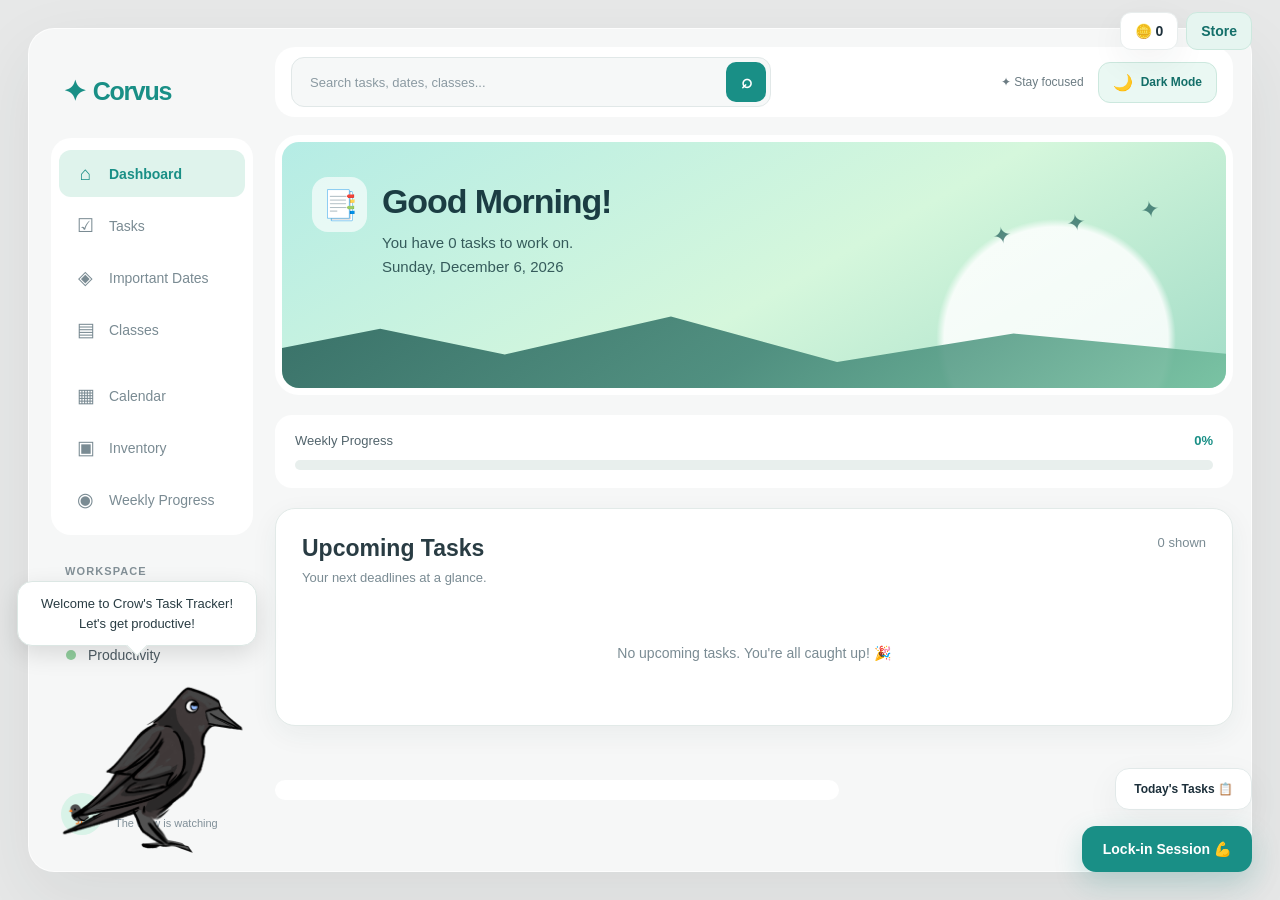
==== commit f7846f6e: "Add files via upload" ====
--- a/Task Tracker/index.html
+++ b/Task Tracker/index.html
@@ -1,4 +1,3 @@
-
 <!DOCTYPE html>
 <html lang="en">
 <head>
@@ -10,7 +9,7 @@
 
 <body>
 
-  <!-- TOKEN HUD -->
+  <!-- Token Hud -->
   <div id="token-hud">
     <div id="token-display">
       🪙 <span id="token-count">0</span>
@@ -18,23 +17,28 @@
     <button id="store-button" type="button">Store</button>
   </div>
 
-  <!-- MAIN DASHBOARD -->
+  <!-- Main Dashboard -->
   <main class="app">
 
-    <!-- SIDEBAR -->
+    <!-- Sidebar -->
     <aside class="dashboard-sidebar" aria-label="Dashboard navigation">
 
+      <!-- Website Name -->
       <div class="dashboard-brand">
         <span class="brand-mark">✦</span>
-        Crow<span>space</span>
-      </div>
-
+        <span>Corvus</span>
+      </div>
+
+      <!-- Navigation System -->
       <nav class="dashboard-nav">
         <a class="active" href="#dashboard-home">
           ◈ <span>Dashboard</span>
         </a>
         <a href="#tasks-panel">
           ☑ <span>My Tasks</span>
+        </a>
+        <a href="#weekly-report-panel">
+          ◉ <span>Weekly Progress</span>
         </a>
         <a href="#calendar-panel">
           ▦ <span>Calendar</span>
@@ -47,6 +51,7 @@
         </a>
       </nav>
 
+      <!-- Sidebar Workspace Placeholder -->
       <div class="sidebar-subtitle">WORKSPACE</div>
 
       <div class="workspace-link">
@@ -59,31 +64,63 @@
         Productivity
       </div>
 
+      <!-- Bottom avatar -->
       <div class="sidebar-bottom">
         <span class="avatar">🐦‍⬛</span>
         <div>
-          <strong>Crow's Space</strong>
-          <small>Make today count</small>
+          <strong>Corvus</strong>
+          <small>The crow is watching</small>
         </div>
       </div>
 
     </aside>
 
-    <!-- DASHBOARD CONTENT -->
+    <!-- Dashboard Content -->
     <div class="dashboard-content">
 
-      <!-- TOP BAR -->
+      <!-- Top bar -->
       <div class="dashboard-topbar">
-        <div class="topbar-search">
-          ⌕ &nbsp; Your productivity dashboard
-        </div>
-
-        
+
+        <!-- Search input -->
+        <div class="dashboard-search">
+          <form
+            id="dashboard-search-form"
+            class="topbar-search"
+            role="search"
+          >
+            <input
+              id="dashboard-search-input"
+              type="search"
+              placeholder="Search tasks, dates, classes..."
+              autocomplete="off"
+              aria-label="Search Corvus"
+              aria-controls="dashboard-search-results"
+              aria-expanded="false"
+            />
+
+            <button
+              id="dashboard-search-button"
+              type="submit"
+              aria-label="Search"
+            >
+              ⌕
+            </button>
+          </form>
+
+          <!-- Populated automatically by script.js -->
+          <div
+            id="dashboard-search-results"
+            class="dashboard-search-results"
+            aria-live="polite"
+            hidden
+          ></div>
+        </div>
     <div class="topbar-right">
 
+    <!-- Small Catchphrase -->
     <span>✦ Stay focused</span>
 
-    <!-- LIGHT / DARK MODE -->
+    <!-- Light & Dark Mode -->
     <button
         id="theme-toggle"
         class="theme-toggle"
@@ -96,13 +133,12 @@
         <span id="theme-label">Dark Mode</span>
     </button>
 
-    <span class="topbar-avatar">🐦‍⬛</span>
-
     </div>
 
       </div>
 
-      <!-- GREETING -->
+      <!-- Greeting -->
+      <!-- Dashboard Card -->
       <section class="crow-section" id="dashboard-home">
 
         <div class="crow">📑</div>
@@ -112,17 +148,12 @@
           <p id="crow-message">
             Time to get on that grind 🔥
           </p>
+          <p id="date" class="dashboard-current-date"></p>
         </div>
 
       </section>
 
-      <!-- TODAY'S TASKS HEADER -->
-      <header>
-        <h1>Today's Tasks</h1>
-        <p id="date"></p>
-      </header>
-
-      <!-- WEEKLY PROGRESS -->
+      <!-- Weekly Progress Bar -->
       <section class="progress-section">
 
         <div class="progress-text">
@@ -136,7 +167,7 @@
 
       </section>
 
-      <!-- ADD TASK -->
+      <!-- Add Task -->
       <section class="add-task">
 
         <input
@@ -146,13 +177,14 @@
           autocomplete="off"
         >
 
+        <!-- Add Task Button -->
         <button id="add-task-button" type="button">
           Add Task
         </button>
 
       </section>
 
-      <!-- TASK LIST -->
+      <!-- Task List -->
       <section class="task-section" id="tasks-panel">
 
         <div class="section-heading">
@@ -169,6 +201,203 @@
           No tasks yet. Suspicious.
         </p>
 
+      </section>
+
+      <!-- Weekly Progress Report -->
+      <section 
+        class="weekly-report-page"
+        id="weekly-report-panel"
+        aria-labelledby="weekly-report-title"
+        hidden
+      >
+        <!-- Report header -->
+        <header class="weekly-report-hero">
+          <div class="weekly-report-hero-main">
+            <span
+              class="weekly-report-hero-icon"
+              aria-hidden="true"
+            >
+              ▦ 
+            </span>
+
+            <!-- Weekly Report Title-->
+            <div>
+              <h1 id="weekly-report-title">
+                Weekly Progress Report
+              </h1>
+
+              <p>How are you doing this week?</p>
+            </div>
+          </div>
+
+          <!-- Weekly report week time span-->
+          <div class="weekly-report-week">
+            <span>Week of</span>
+            <strong id="weekly-report-range">—</strong>
+          </div>
+
+        </header>
+
+        <!-- Two-column Report Layout -->
+        <div class="weekly-report-grid">
+
+          <!-- Left Column -->
+          <div class="weekly-report-column">
+
+            <!-- Overall Progress -->
+            <article
+              class="weekly-report-card weekly-overall-card"
+            >
+
+              <h2>◎ &nbsp; Overall Progress</h2>
+
+              <p id="weekly-report-summary">
+                You completed 0 out of 0 tasks this week.
+              </p>
+
+              <div class="weekly-overall-layout">
+
+                <!--Circular Progress Chart-->
+                <div
+                  class="weekly-donut"
+                  id="weekly-report-donut"
+                  role="img"
+                  aria-label="0% completed"
+                  style="--weekly-percent: 0"
+                >
+                  <div class="weekly-donut-center">
+                    <strong id="weekly-report-percent">
+                      0%
+                    </strong>
+                    <span>complete</span>
+                  </div>
+
+                </div>
+
+                <!-- Task status legend-->
+                <div class="weekly-status-legend">
+                  <div>
+                    <span
+                      class="weekly-legend-dot completed"
+                    ></span>
+                    <span>Completed</span>
+                    <strong id="weekly-report-completed">
+                      0
+                    </strong>
+                  </div>
+
+                  <div>
+                    <span
+                      class="weekly-legend-dot not-started"
+                    ></span>
+                    <span>Incomplete</span>
+                    <strong id="weekly-report-not-started">
+                      0
+                    </strong>
+                  </div>
+                </div>  
+              </div>
+            </article>
+
+            <!--Category Progress-->
+            <article
+              class="weekly-report-card weekly-categories-card"
+            >
+              <h2>▥ &nbsp; Progress by Category</h2>
+
+              <p>
+                How you did across different areas this week.
+              </p>
+
+              <!--JS inserts category progress bars here-->
+              <div
+                id="weekly-report-categories"
+                class="weekly-category-list"
+              >
+                <p class="weekly-report-empty">
+                  Your category progress will go here
+                </p>
+              </div>
+            </article>
+          </div>
+          
+          <!--Right Column-->
+          <div>
+
+            <!--Task Status Table-->
+            <article
+              class="weekly-report-card weekly-tasks-card"
+            >
+              <h2>☷ &nbsp; Tasks This Week</h2>
+
+              <div class="weekly-table-wrap">
+                <table class="weekly-tasks-table">
+
+                  <thead>
+                    <tr>
+                      <th scope="col">Task</th>
+                      <th scope="col">Status</th>
+                      <th scope="col">Notes</th>
+                    </tr>
+                  </thead>
+
+                  <!--JS inserts actual tasks here-->
+                  <tbody id="weekly-report-task-rows">
+
+                    <tr>
+                      <td
+                        colspan="3"
+                        class="weekly-report-empty"
+                      >
+                        No tasks to show yet.
+                      </td>
+                    </tr>
+
+                  </tbody>
+
+                </table>
+
+              </div>
+
+            </article>
+
+            <!--Highlights and challenges-->
+            <article
+              class="weekly-report-card weekly-highlights-card"
+            >
+              <h2>★ &nbsp; Highlights &amp; Challenges</h2>
+
+              <div class="weekly-highlights-grid">
+
+                <div>
+                  <h3>✓ &nbsp; What went well</h3>
+
+                  <ul id="weekly-report-highlights"></ul>
+                </div>
+
+                <div>
+                  <h3>! &nbsp; Challenges</h3>
+
+                  <ul id="weekly-report-challenges"></ul>
+                </div>
+              </div>
+            </article>
+          </div>
+        </div>
+        
+        <!--New Week's Goals-->
+        <article
+          class="weekly-report-card weekly-goals-card"
+        >
+          <div>
+            <h2>◎ &nbsp; Next Week's Goals</h2>
+
+            <!--JS inserts upcoming goals here-->
+            <ol id="weekly-report-goals">
+              <li>Set a goal for the coming week.</li>
+            </ol>
+          </div>
+        </article>
       </section>
 
       <!-- IMPORTANT DATES -->
@@ -286,12 +515,6 @@
         <div id="calendar-grid"></div>
 
       </section>
-
-      <!-- FOOTER -->
-      <footer>
-        <p>The crow remembers everything.</p>
-      </footer>
-
     </div>
   </main>
 
@@ -299,6 +522,9 @@
   <div
     id="task-modal"
     class="modal"
+    role="dialog"
+    aria-modal="true"
+    aria-labelledby="task-modal-title"
     aria-hidden="true"
   >
     <div class="modal-card task-modal-card">
@@ -312,7 +538,7 @@
         ✕
       </button>
 
-      <h2>Task Details</h2>
+      <h2 id="task-modal-title">Task Details</h2>
 
       <p class="modal-subtitle">
         The crow requires more information.
@@ -727,17 +953,73 @@
     </div>
   </div>
 
-  <!-- ANIMATED CROW -->
+
+  <!-- =====================================
+       ANIMATED CROW
+       SEVEN SEPARATE IMAGE LAYERS
+  ====================================== -->
   <div id="crow-container">
 
+    <!-- Existing speech bubble -->
     <div id="crow-popup-speech">
       Welcome.
     </div>
 
-    <div id="crow-character">
-      🐦‍⬛
+    <!-- Layered crow character -->
+    <div
+      id="crow-character"
+      aria-label="Animated crow"
+      role="img"
+    >
+
+      <!-- Back layers -->
+      <img
+        class="crow-part crow-tail"
+        src="Tail.png"
+        alt=""
+      >
+
+      <img
+        class="crow-part crow-claw"
+        src="Claw.png"
+        alt=""
+      >
+
+      <!-- Main body -->
+      <img
+        class="crow-part crow-body"
+        src="Body.png"
+        alt=""
+      >
+
+      <!-- Moving wing -->
+      <img
+        class="crow-part crow-wing"
+        src="Wing.png"
+        alt=""
+      >
+
+      <!-- Face -->
+      <img
+        class="crow-part crow-beak"
+        src="Beak.png"
+        alt=""
+      >
+
+      <img
+        class="crow-part crow-eye"
+        src="Eye.png"
+        alt=""
+      >
+
+      <!-- Mouse-tracking pupil -->
+      <img
+        class="crow-part crow-pupil"
+        src="Pupil.png"
+        alt=""
+      >
+
     </div>
-
   </div>
 
   <!-- STORE MODAL -->
@@ -767,10 +1049,17 @@
         🪙 <span id="store-token-count">0</span> tokens
       </div>
 
-      <div class="empty-store">
-        <p>The shelves are currently empty.</p>
-        <p>Accessories are coming later.</p>
-      </div>
+      <section class="collectibles-store-section">
+        <h3>Crow's Treasure Shop</h3>
+        <p>
+          Spend your hard-earned coins on collectibles!
+        </p>
+
+        <div
+          id="collectibles-store-grid"
+          class="collectibles-grid"
+        ></div>
+      </section>
 
     </div>
   </div>
--- a/Task Tracker/style.css
+++ b/Task Tracker/style.css
@@ -333,25 +333,6 @@
   border-radius: 20px;
 }
 
-.topbar-search {
-  display: flex;
-  align-items: center;
-
-  flex: 1;
-  min-width: 0;
-
-  min-height: 44px;
-  padding: 10px 15px;
-
-  background: #fafbfb;
-
-  border: 1px solid var(--border);
-  border-radius: 13px;
-
-  color: #7d898f;
-  font-size: 13px;
-}
-
 .topbar-right {
   display: flex;
   align-items: center;
@@ -363,19 +344,277 @@
   white-space: nowrap;
 }
 
-.topbar-avatar {
+.dashboard-search {
+  position: relative;
+  z-index: 3500;
+
+  flex: 1 1 420px;
+  width: 100%;
+  max-width: 480px;
+  min-width: 220px;
+}
+
+.dashboard-search .topbar-search {
   display: flex;
   align-items: center;
-  justify-content: center;
-
+  width: 100%;
+  min-height: 48px;
+  padding: 4px;
+
+  background: #f6f8f8;
+  border: 1px solid #e1e8e8;
+  border-radius: 13px;
+  overflow: visible;
+}
+
+#dashboard-search-input {
+  flex: 1 1 auto;
+  width: 100%;
+  min-width: 0;
+
+  padding: 10px 14px;
+
+  background: transparent;
+  color: var(--text);
+  border: none;
+  outline: none;
+
+  font-size: 13px;
+}
+
+#dashboard-search-input::placeholder {
+  color: #8b9aa2;
+}
+
+.dashboard-search .topbar-search:focus-within {
+  border-color: var(--teal);
+  box-shadow: 0 0 0 3px rgba(25, 143, 134. 0.12);
+}
+
+#dashboard-search-button {
+  flex-shrink: 0;
+  padding: 7px 10px;
+  border-radius: 9px;
+  background: var(--teal);
+  color: white;
+}
+
+#dashboard-search-button {
+  flex: 0 0 40px;
   width: 40px;
   height: 40px;
 
-  background: #e2f5e9;
-  border-radius: 50%;
-
-  font-size: 24px;
-}
+  display: grid;
+  place-items: center;
+
+  padding: 0;
+  border-radius: 10px;
+
+  background: var(--teal);
+  color: white;
+  font-size: 19px;
+}
+
+.dashboard-search-results {
+  position: absolute;
+  top: calc(100% + 8px);
+  left: 0;
+  right: 0;
+  z-index: 3501;
+  max-height: 400px;
+  overflow-y: auto;
+  padding: 8px;
+  background: #ffffff;
+  border: 1px solid #dce5e5;
+  border-radius: 14px;
+  box-shadow: 0 18px 45px rgba(0, 0, 0, 0.18);
+}
+ 
+.dashboard-search-results[hidden] {
+  display: none !important;
+}
+
+.dashboard-search-results:not([hidden]) {
+  display: block;
+}
+
+.dashboard-search-heading {
+  padding: 7px 9px 12px;
+  color: #72848b;
+  font-size: 11px;
+  font-weight: 700;
+}
+
+.dashboard-search-result {
+  display: flex;
+  align-items: center;
+  justify-content: space-between;
+  gap: 12px;
+  padding: 12px;
+  border-radius: 10px;
+}
+
+.dashboard-search-result:hover {
+  background: #eaf8f3;
+}
+
+.dashboard-search-result-main {
+  display: flex;
+  align-items: center;
+  gap: 12px;
+  min-width: 0;
+}
+
+.dashboard-search-result-info {
+  display: flex;
+  flex-direction: column;
+  gap: 4px;
+  min-width: 0;
+}
+
+.dashboard-search-result-info strong,
+.dashboard-search-result-info small {
+  overflow-wrap: anywhere;
+}
+
+.dashboard-search-checkbox {
+  width: 18px;
+  height: 18px;
+  accent-color: #198f86;
+  cursor: pointer;
+}
+
+.dashboard-search-result.search-task-completed
+.dashboard-search-result-info strong {
+  text-decoration: line-through;
+  opacity: 0.65;
+}
+
+.dashboard-search-result strong {
+  font-size: 13px;
+}
+
+.dashboard-search-result-icon {
+  display: grid;
+  place-items: center;
+  flex-shrink: 0;
+  width: 32px;
+  height: 32px;
+  background: #e5f4ef;
+  border-radius: 9px;
+  font-size: 17px;
+}
+
+.search-type-date .dashboard-search-result-icon {
+  background: #eaf0fb;
+}
+
+.search-type-class .dashboard-search-result-icon {
+  background: #fce0f8;
+}
+
+.dashboard-search-open {
+  flex-shrink: 0;
+  padding: 8px 11px; 
+  background: #e0f2eb;
+  color: #146f69;
+  border-radius: 8px;
+  font-size: 11px;
+  font-weight: 700;
+}
+
+.dashboard-search-open:hover {
+  background: #ccebe0;
+  transform: none;
+}
+
+.dashboard-search-result small {
+  margin-top: 5px;
+  color: #72848b;
+  font-size: 11px;
+}
+
+.dashboard-search-empty {
+  margin: 0;
+  padding: 18px 12px;
+  color: #72848b;
+  text-align: center;
+  font-size: 12px;
+}
+
+body.dark-mode .dashboard-search .topbar-search {
+  background: #1b222b;
+  border-color: #46525d;
+}
+
+body.dark-mode #dashboard-search-input {
+  background: transparent;
+  color: #edf3f4;
+  border: none;
+}
+
+body.dark-mode .dashboard-search-results {
+  background: #242c36;
+  border-color: #46525d;
+  color: #edf3f4;
+}
+
+body.dark-mode .dashboard-search-heading {
+  color: #aebdc6;
+}
+
+body.dark-mode .dashboard-search-result {
+  background: #303b46;
+  border-color: #46525d;
+  color: #edf3f4;
+}
+
+body.dark-mode .dashboard-search-result:hover {
+  background: #354c49;
+}
+
+body.dark-mode .dashboard-search-result-info small {
+  color: #b3c0c9;
+}
+
+body.dark-mode .dashboard-search-result-icon {
+  background: #344d46;
+}
+
+body.dark-mode .search-type-date
+.dashboard-search-result-icon {
+  background: #34455f;
+}
+
+body.dark-mode .search-type-class
+.dashboard-search-result-icon {
+  background: #60245e;
+}
+
+body.dark-mode button.dashboard-search-open {
+  background: #31544b;
+  color: #c4f5e7;
+}
+
+body.dark-mode button.dashboard-search-open:hover {
+  background: #3d6a5d;
+}
+
+@media (max-width: 600px) {
+  .dashboard-search-results {
+    max-height: 55vh;
+  }
+
+  .dashboard-search-result {
+    padding: 10px;
+    gap: 8px;
+  }
+
+  .dashboard-search-open {
+    padding: 7px 9px;
+  }
+}
+
 
 /* =========================================
    GREETING CARD
@@ -607,13 +846,13 @@
   flex: 1;
   min-width: 0;
 
-  padding: 13px 15px;
+  padding: 12px 14px;
 
   background: #fafbfb;
   color: var(--text);
 
   border: 1px solid var(--border);
-  border-radius: 11px;
+  border-radius: 10px;
 }
 
 #task-input:focus {
@@ -669,7 +908,7 @@
 
 .task-section {
   grid-column: 1;
-  grid-row: 6;
+  grid-row: 7;
 
   min-width: 0;
   padding: 22px;
@@ -689,16 +928,16 @@
   display: flex;
   align-items: center;
 
-  gap: 13px;
-
-  min-width: 0;
-
-  padding: 16px 10px;
-
-  background: white;
-
-  border-bottom: 1px solid #edf0f0;
-  border-left: 4px solid transparent;
+  gap: 12px;
+
+  margin-bottom: 10px;
+  padding: 13px;
+
+  background: #fafbfb;
+
+  border: 1px solid var(--border);
+  border-left: 4px solid #87b9b3;
+  border-radius: 12px;
 
   transition:
     transform 0.2s ease,
@@ -891,6 +1130,22 @@
   color: #c45b5b;
 }
 
+.delete-button.deletion-locked {
+  opacity: 0.4;
+  cursor: not-allowed;
+}
+
+.delete-button.deletion-locked:hover {
+  background: transparent;
+  color: #87969c;
+  transform: none;
+}
+
+body.dark-mode .delete-button.deletion-locked:hover {
+  background: transparent;
+  color: #a3b3bd;
+}
+
 /* =========================================
    IMPORTANT DATES
 ========================================= */
@@ -1888,45 +2143,278 @@
   text-align: left;
 }
 
-/* =========================================
-   FLOATING CROW
-========================================= */
+/* ==========================================
+   CROW'S TASK TRACKER
+   NEW ILLUSTRATED CROW ANIMATION
+========================================== */
+
+/* Floating crow container */
 
 #crow-container {
   position: fixed;
-
-  left: 28px;
-  bottom: 24px;
-
-  z-index: 2000;
+  left: 12px;
+  bottom: 12px;
 
   display: flex;
   flex-direction: column;
   align-items: center;
 
-  width: 125px;
-
+  width: 250px;
+  height: auto;
+
+  z-index: 2000;
   pointer-events: none;
 }
 
+/* ==========================================
+   CROW CHARACTER
+========================================== */
+
+#crow-character {
+  position: relative;
+
+  width: 250px;
+  height: 250px;
+
+  flex: none;
+
+  font-size: 0;
+
+  transform-origin: 65% 90%;
+
+  animation: none;
+
+  pointer-events: none;
+}
+
+/* All seven images share the same canvas.
+   Stacking them preserves their alignment. */
+
+#crow-character .crow-part {
+  position: absolute;
+
+  top: 0;
+  left: 0;
+
+  width: 100%;
+  height: 100%;
+
+  object-fit: contain;
+
+  pointer-events: none;
+
+  user-select: none;
+  -webkit-user-drag: none;
+
+  backface-visibility: hidden;
+}
+
+/* ==========================================
+   BODY PART LAYER ORDER
+========================================== */
+
+#crow-character .crow-tail {
+  z-index: 1;
+}
+
+#crow-character .crow-claw {
+  z-index: 2;
+}
+
+#crow-character .crow-body {
+  z-index: 3;
+}
+
+#crow-character .crow-wing {
+  z-index: 4;
+}
+
+#crow-character .crow-beak {
+  z-index: 5;
+}
+
+#crow-character .crow-eye {
+  z-index: 6;
+}
+
+#crow-character .crow-pupil {
+  z-index: 7;
+}
+
+/* ==========================================
+   IDLE BREATHING ANIMATION
+========================================== */
+
+/* Main body gently expands and rises. */
+
+#crow-character .crow-body {
+  transform-origin: 68% 72%;
+
+  animation:
+    crowBreathe 3.4s ease-in-out infinite;
+}
+
+@keyframes crowBreathe {
+  0%,
+  100% {
+    transform:
+      translateY(0)
+      scale(1);
+  }
+
+  50% {
+    transform:
+      translateY(-2px)
+      scale(1.012, 1.018);
+  }
+}
+
+/* ==========================================
+   WING BREATHING ANIMATION
+========================================== */
+
+#crow-character .crow-wing {
+  transform-origin: 68% 42%;
+
+  animation:
+    crowWingBreathe 3.4s ease-in-out infinite;
+}
+
+@keyframes crowWingBreathe {
+  0%,
+  100% {
+    transform:
+      rotate(0deg)
+      translateY(0);
+  }
+
+  50% {
+    transform:
+      rotate(-1.3deg)
+      translateY(-2px);
+  }
+}
+
+/* ==========================================
+   TAIL BREATHING ANIMATION
+========================================== */
+
+#crow-character .crow-tail {
+  transform-origin: 65% 70%;
+
+  animation:
+    crowTailBreathe 3.4s ease-in-out infinite;
+}
+
+@keyframes crowTailBreathe {
+  0%,
+  100% {
+    transform: rotate(0deg);
+  }
+
+  50% {
+    transform: rotate(1deg);
+  }
+}
+
+/* ==========================================
+   HEAD MOVEMENT
+========================================== */
+
+#crow-character .crow-beak,
+#crow-character .crow-eye {
+  animation:
+    crowHeadBreathe 3.4s ease-in-out infinite;
+}
+
+@keyframes crowHeadBreathe {
+  0%,
+  100% {
+    translate: 0 0;
+  }
+
+  50% {
+    translate: 0 -2px;
+  }
+}
+
+/* ==========================================
+   MOUSE-TRACKING PUPIL
+========================================== */
+
+/* JavaScript updates these CSS variables
+   based on the mouse position. */
+
+#crow-character .crow-pupil {
+  --pupil-x: 0px;
+  --pupil-y: 0px;
+
+  transform:
+    translate(
+      var(--pupil-x),
+      var(--pupil-y)
+    );
+
+  transition: transform 0.12s ease-out;
+
+  will-change: transform;
+}
+
+/* ==========================================
+   OCCASIONAL CROW BOUNCE
+========================================== */
+
+#crow-character.crow-bounce {
+  animation:
+    crowIllustratedBounce 0.7s ease;
+}
+
+@keyframes crowIllustratedBounce {
+  0%,
+  100% {
+    transform: translateY(0);
+  }
+
+  35% {
+    transform: translateY(-12px);
+  }
+
+  65% {
+    transform: translateY(-5px);
+  }
+}
+
+/* ==========================================
+   CROW SPEECH BUBBLE
+========================================== */
+
 #crow-popup-speech {
-  max-width: 190px;
-
-  margin-bottom: 8px;
-  padding: 10px 13px;
-
-  background: white;
-  color: var(--text);
-
-  border: 1px solid #e5ebeb;
-  border-radius: 12px;
-
-  box-shadow: var(--shadow);
-
-  font-size: 12px;
+  position: relative;
+
+  max-width: 240px;
+  min-width: 120px;
+
+  margin-bottom: -8px;
+  padding: 12px 16px;
+
+  background: #ffffff;
+  color: #293c43;
+
+  border: 1px solid #dce7e4;
+  border-radius: 15px;
+
+  box-shadow:
+    0 8px 24px rgba(0, 0, 0, 0.12);
+
+  font-size: 13px;
+  line-height: 1.5;
+
   text-align: center;
 
+  overflow-wrap: anywhere;
+
   opacity: 0;
+
   transform: translateY(10px);
 
   transition:
@@ -1934,44 +2422,104 @@
     transform 0.3s ease;
 }
 
-#crow-popup-speech.show {
-  opacity: 1;
-  transform: translateY(0);
-}
-
-#crow-character {
-  font-size: 65px;
-
-  transform-origin: bottom center;
-
-  animation: crowIdle 2.5s infinite ease-in-out;
-}
-
-@keyframes crowIdle {
-  0%,
-  100% {
-    transform: translateY(0) rotate(0deg);
-  }
-
-  50% {
-    transform: translateY(-5px) rotate(-2deg);
-  }
-}
-
-@keyframes crowBounce {
-  0%,
-  100% {
-    transform: translateY(0);
-  }
-
-  40% {
-    transform: translateY(-20px);
-  }
-
-  70% {
-    transform: translateY(0);
-  }
-}
+/* Speech bubble arrow */
+
+#crow-popup-speech::after {
+  content: "";
+
+  position: absolute;
+
+  bottom: -8px;
+  left: 50%;
+
+  width: 14px;
+  height: 14px;
+
+  background: inherit;
+
+  border-right: 1px solid #dce7e4;
+  border-bottom: 1px solid #dce7e4;
+
+  transform:
+    translateX(-50%)
+    rotate(45deg);
+}
+
+/* ==========================================
+   DARK MODE SPEECH BUBBLE
+========================================== */
+
+body.dark-mode #crow-popup-speech {
+  background: #242c36;
+  color: #edf3f4;
+
+  border-color: #46525d;
+
+  box-shadow:
+    0 8px 24px rgba(0, 0, 0, 0.3);
+}
+
+body.dark-mode #crow-popup-speech::after {
+  border-color: #46525d;
+}
+
+/* ==========================================
+   RESPONSIVE CROW SIZE
+========================================== */
+
+@media (max-width: 768px) {
+  #crow-container {
+    left: 8px;
+    bottom: 8px;
+
+    width: 190px;
+  }
+
+  #crow-character {
+    width: 190px;
+    height: 190px;
+  }
+
+  #crow-popup-speech {
+    max-width: 180px;
+
+    padding: 9px 12px;
+
+    font-size: 11px;
+  }
+}
+
+@media (max-width: 450px) {
+  #crow-container {
+    width: 145px;
+  }
+
+  #crow-character {
+    width: 145px;
+    height: 145px;
+  }
+
+  #crow-popup-speech {
+    max-width: 140px;
+
+    padding: 8px 10px;
+
+    font-size: 10px;
+  }
+}
+
+/* ==========================================
+   REDUCED MOTION ACCESSIBILITY
+========================================== */
+
+@media (prefers-reduced-motion: reduce) {
+  #crow-character,
+  #crow-character .crow-part {
+    animation: none !important;
+    transition: none !important;
+  }
+}
+
 
 /* =========================================
    TOKEN HUD
@@ -2203,8 +2751,7 @@
   color: #edf3f4;
 }
 
-body.dark-mode .sidebar-bottom .avatar,
-body.dark-mode .topbar-avatar {
+body.dark-mode .sidebar-bottom .avatar {
   background: #2b4d43;
 }
 
@@ -2653,6 +3200,10 @@
   color: #d1f5e8;
 }
 
+body.dark-mode #custom-time-input {
+  background: #303a46;
+}
+
 body.dark-mode .room-clear-description {
   color: #b9d8ca;
 }
@@ -2863,6 +3414,2443 @@
   color: #ffb8b8;
 }
 
+/* =========================================
+   COLLECTIBLES STORE + INVENTORY
+========================================= */
+
+.collectibles-store-section {
+  margin-top: 22px;
+}
+
+.collectibles-store-section > h3 {
+  margin-bottom: 6px;
+  color: #1d303b;
+  font-size: 20px;
+}
+
+.collectibles-store-section > p {
+  margin-bottom: 20px;
+  color: #72848b;
+  font-size: 13px;
+}
+
+.collectibles-grid {
+  display: grid;
+  grid-template-columns: repeat(
+    auto-fit,
+    minmax(min(100%, 190px), 1fr)
+  );
+  gap: 16px;
+  margin-top: 18px;
+}
+
+.collectible-card {
+  display: flex;
+  flex-direction: column;
+  align-items: center;
+  padding: 20px 15px;
+  background: #ffffff;
+  border: 1px solid #e0e8e7;
+  border-radius: 16px;
+  text-align: center;
+  transition: transform .2s, box-shadow .2s;
+}
+
+.collectible-card:hover {
+  transform: translateY(-3px);
+  box-shadow: 0 10px 28px rgba(0, 0, 0, .08);
+}
+
+.collectible-emoji {
+  display: grid;
+  place-items: center;
+  width: 76px;
+  height: 76px;
+  margin-bottom: 14px;
+  border-radius: 20px;
+  background: #eef8f4;
+  font-size: 40px;
+}
+
+.collectible-rarity {
+  padding: 4px 10px;
+  border-radius: 20px;
+  background: #edf0f2;
+  color: #62727b;
+  font-size: 11px;
+  font-weight: 700;
+}
+
+.collectible-card h3 {
+  margin: 12px 0 6px;
+  color: #1d303b;
+  font-size: 16px;
+}
+
+.collectible-card p {
+  flex: 1;
+  margin: 0 0 16px;
+  color: #72848b;
+  font-size: 12px;
+  line-height: 1.6;
+}
+
+.collectible-price {
+  margin-bottom: 12px;
+  color: #bd8a24;
+  font-size: 15px;
+  font-weight: 800;
+}
+
+.collectible-buy {
+  width: 100%;
+  padding: 11px;
+  border: none;
+  border-radius: 9px;
+  background: #198f86;
+  color: white;
+  font-size: 12px;
+  font-weight: 700;
+  cursor: pointer;
+}
+
+.collectible-buy:hover:not(:disabled) {
+  background: #14766f;
+}
+
+.collectible-buy:disabled {
+  background: #dfe5e6;
+  color: #839198;
+  cursor: not-allowed;
+}
+
+.collectible-buy.is-owned {
+  background: #d8f3e5;
+  color: #24784e;
+}
+
+.collectible-owned-label {
+  padding: 8px 14px; 
+  border-radius: 20px;
+  background: #d8f3e5;
+  color: #24784e;
+  font-size: 12px;
+  font-weight: 700;
+}
+
+/* Rarity accents */
+.rarity-common {
+  border-color: #dce3e6;
+}
+
+.rarity-uncommon {
+  border-color: #8fd6b1;
+}
+
+.rarity-rare {
+  border-color: #86b6ef;
+}
+
+.rarity-epic {
+  border-color: #c5a1f3;
+}
+
+.rarity-legendary {
+  border-color: #f0c56e;
+  background: #fffdf5;
+}
+
+.inventory-page-header {
+  display: flex;
+  justify-content: space-between;
+  align-items: center;
+  flex-wrap: wrap;
+  gap: 12px;
+}
+
+#collectibles-inventory-count {
+  color: #198f86;
+  font-weight: 700;
+}
+
+/* Dark Mode */
+
+body.dark-mode .collectible-card {
+  background: #252e38;
+  border-color: #46525d;
+}
+
+body.dark-mode .collectible-card h3,
+body.dark-mode .collectibles-store-section > h3 {
+  color: #f1f5f5;
+}
+
+body.dark-mode .collectible-card p,
+body.dark-mode .collectibles-store-section > p {
+  color: #aebdc6;
+}
+
+body.dark-mode .collectible-emoji {
+  background: #34443f;
+} 
+
+body.dark-mode .rarity-legendary {
+  border-color: #b99754;
+}
+
+body.dark-mode .collectible-buy:not(:disabled) {
+  background: #65c5b0;
+  color: #102b27;
+}
+
+body.dark-mode .collectible-buy:disabled {
+  background: #394650;
+  color: #a0afba;
+  opacity: 0.65;
+}
+
+body.dark-mode .collectible-buy.is-owned {
+  background: #294c43;
+  color: #b8f1dc;
+}
+
+@media (max-width: 600px) {
+  .collectibles-grid {
+    grid-template-columns: repeat(
+      2, 
+      minmax(0, 1fr)
+    );
+  }
+
+  .collectible-card {
+    padding: 14px 10px;
+  }
+
+  .collectible-emoji {
+    width: 60px;
+    height: 60px;
+    font-size: 32px;
+  }
+}
+
+@media (max-width: 380px) {
+  .collectibles-grid {
+    grid-template-columns: 1fr;
+  }
+}
+
+/* =========================================
+   CROW'S TASK TRACKER
+   UPDATED MULTI-PAGE DASHBOARD CSS
+========================================= */
+
+/* =========================================
+   DESIGN VARIABLES
+========================================= */
+
+:root {
+  --crow-accent: #198f86;
+  --crow-accent-light: #dff3ec;
+
+  --crow-text: #293c43;
+  --crow-muted: #7a8b93;
+
+  --crow-card: #ffffff;
+  --crow-border: #e2eae8;
+
+  --crow-pink: #b646a5;
+  --crow-pink-light: #fff4fd;
+
+  --crow-shadow:
+    0 8px 28px rgba(28, 64, 60, 0.06);
+}
+
+body.dark-mode {
+  --crow-accent: #75d8c2;
+  --crow-accent-light: #294c43;
+
+  --crow-text: #edf3f4;
+  --crow-muted: #a0afba;
+
+  --crow-card: #242c36;
+  --crow-border: #46525d;
+
+  --crow-pink: #ffb9f8;
+  --crow-pink-light: #302435;
+
+  --crow-shadow:
+    0 8px 28px rgba(0, 0, 0, 0.18);
+}
+
+/* =========================================
+   DASHBOARD CONTENT
+========================================= */
+
+.dashboard-content {
+  width: 100%;
+  min-width: 0;
+  align-content: start;
+}
+
+/* Hide inactive pages. */
+
+.dashboard-content > .dashboard-page {
+  display: none !important;
+
+  width: 100%;
+  min-width: 0;
+
+  grid-column: 1 / -1;
+
+  animation: crowPageEnter 0.2s ease;
+}
+
+/* Show the selected page. */
+
+.dashboard-content > .dashboard-page.active {
+  display: block !important;
+}
+
+@keyframes crowPageEnter {
+  from {
+    opacity: 0;
+    transform: translateY(6px);
+  }
+
+  to {
+    opacity: 1;
+    transform: translateY(0);
+  }
+}
+
+/* Each page owns its own content. */
+
+.dashboard-page > .task-section,
+.dashboard-page > .important-dates-section,
+.dashboard-page > .classes-section,
+.dashboard-page > .calendar-section {
+  width: 100%;
+  max-width: none;
+
+  margin-left: 0;
+  margin-right: 0;
+
+  grid-column: 1 / -1;
+}
+
+/* =========================================
+   SIDEBAR NAVIGATION
+========================================= */
+
+.dashboard-nav {
+  display: flex;
+  flex-direction: column;
+
+  gap: 5px;
+}
+
+.dashboard-nav a {
+  display: flex;
+  align-items: center;
+
+  gap: 12px;
+
+  width: 100%;
+  min-height: 46px;
+
+  padding: 12px 15px;
+
+  color: var(--crow-muted);
+  background: transparent;
+
+  border-radius: 12px;
+
+  text-decoration: none;
+  font-size: 14px;
+  font-weight: 500;
+
+  transition:
+    background 0.2s ease,
+    color 0.2s ease,
+    transform 0.2s ease;
+}
+
+.dashboard-nav a:hover {
+  background: var(--crow-accent-light);
+  color: var(--crow-accent);
+
+  transform: translateX(2px);
+}
+
+.dashboard-nav a.active,
+.dashboard-nav a[aria-current="page"] {
+  background: var(--crow-accent-light);
+  color: var(--crow-accent);
+
+  font-weight: 700;
+}
+
+.dashboard-nav .nav-icon {
+  display: inline-flex;
+  align-items: center;
+  justify-content: center;
+
+  flex-shrink: 0;
+
+  width: 23px;
+  height: 23px;
+
+  font-size: 19px;
+  line-height: 1;
+}
+
+.dashboard-nav a span:last-child {
+  flex: 1;
+  min-width: 0;
+}
+
+/* Calendar and Inventory stay at the end
+   of the navigation list. */
+
+.dashboard-nav a[data-page-link="calendar"] {
+  margin-top: 14px;
+}
+
+.dashboard-nav a[data-page-link="inventory"] {
+  margin-top: 0;
+}
+
+/* =========================================
+   DASHBOARD HOME PAGE
+========================================= */
+
+#crow-page-dashboard.active {
+  display: flex !important;
+  flex-direction: column;
+
+  gap: 22px;
+}
+
+#crow-page-dashboard > .crow-section,
+#crow-page-dashboard > .progress-section {
+  width: 100%;
+  max-width: none;
+
+  margin: 0;
+}
+
+/* =========================================
+   TASKS PAGE
+========================================= */
+
+#crow-page-tasks {
+  width: 100%;
+}
+
+#crow-page-tasks .task-section {
+  width: 100%;
+  max-width: none;
+}
+
+#crow-page-tasks #task-list {
+  width: 100%;
+}
+
+/* Give individual tasks breathing room. */
+
+#crow-page-tasks .task {
+  width: 100%;
+
+  transition:
+    background 0.2s ease,
+    box-shadow 0.2s ease;
+}
+
+#crow-page-tasks .task:hover {
+  box-shadow: var(--crow-shadow);
+}
+
+/* =========================================
+   IMPORTANT DATES PAGE
+========================================= */
+
+#crow-page-dates {
+  width: 100%;
+}
+
+#crow-page-dates .important-dates-section {
+  width: 100%;
+  max-width: none;
+}
+
+#crow-page-dates #important-date-list {
+  width: 100%;
+}
+
+/* =========================================
+   CLASSES PAGE
+========================================= */
+
+#crow-page-classes {
+  width: 100%;
+}
+
+#crow-page-classes .classes-section {
+  width: 100%;
+  max-width: none;
+}
+
+/* Saved classes container */
+
+#saved-classes-container {
+  width: 100%;
+
+  margin-top: 28px;
+  padding-top: 22px;
+
+  border-top: 1px solid var(--crow-border);
+}
+
+.saved-classes-heading {
+  display: flex;
+  align-items: center;
+  justify-content: space-between;
+
+  gap: 12px;
+
+  margin-bottom: 16px;
+}
+
+.saved-classes-heading h3 {
+  margin: 0;
+
+  color: var(--crow-text);
+
+  font-size: 19px;
+  font-weight: 700;
+}
+
+#saved-classes-count {
+  display: inline-flex;
+  align-items: center;
+  justify-content: center;
+
+  min-width: 30px;
+  height: 28px;
+
+  padding: 4px 10px;
+
+  background: #ffe4fa;
+  color: #b646a5;
+
+  border-radius: 20px;
+
+  font-size: 12px;
+  font-weight: 700;
+}
+
+/* Classes list */
+
+#saved-classes-list {
+  display: flex;
+  flex-direction: column;
+
+  gap: 11px;
+}
+
+/* Individual class card */
+
+.saved-class-item {
+  display: flex;
+  align-items: center;
+  justify-content: space-between;
+
+  gap: 15px;
+
+  width: 100%;
+
+  padding: 16px 18px;
+
+  background: #fff4fd;
+
+  border: 1px solid #f4d1ee;
+  border-radius: 14px;
+
+  transition:
+    border-color 0.2s ease,
+    box-shadow 0.2s ease,
+    transform 0.2s ease;
+}
+
+.saved-class-item:hover {
+  border-color: #e6a6db;
+
+  box-shadow:
+    0 6px 20px rgba(182, 70, 165, 0.08);
+
+  transform: translateY(-1px);
+}
+
+.saved-class-info {
+  display: flex;
+  flex-direction: column;
+
+  gap: 6px;
+
+  flex: 1;
+  min-width: 0;
+}
+
+.saved-class-info strong {
+  color: #913d85;
+
+  font-size: 14px;
+  font-weight: 700;
+
+  line-height: 1.4;
+  overflow-wrap: anywhere;
+}
+
+.saved-class-info small {
+  color: #a96b9f;
+
+  font-size: 12px;
+  line-height: 1.4;
+}
+
+/* Delete class button */
+
+.saved-class-delete {
+  display: inline-flex;
+  align-items: center;
+  justify-content: center;
+
+  flex-shrink: 0;
+
+  width: 36px;
+  height: 36px;
+
+  padding: 0;
+
+  background: #ffe0f6;
+  color: #b646a5;
+
+  border: none;
+  border-radius: 10px;
+
+  font-size: 17px;
+
+  cursor: pointer;
+
+  transition:
+    background 0.2s ease,
+    transform 0.2s ease;
+}
+
+.saved-class-delete:hover {
+  background: #ffc7eb;
+  color: #8c287b;
+
+  transform: scale(1.05);
+}
+
+.saved-class-delete:active {
+  transform: scale(0.95);
+}
+
+/* Empty classes message */
+
+.saved-classes-empty {
+  padding: 28px 20px;
+
+  background: #fff4fd;
+  color: #a96b9f;
+
+  border: 1px dashed #efc9e8;
+  border-radius: 14px;
+
+  text-align: center;
+  font-size: 13px;
+  line-height: 1.6;
+}
+
+/* =========================================
+   ENLARGED CALENDAR PAGE
+========================================= */
+
+#crow-page-calendar {
+  width: 100%;
+  min-width: 0;
+}
+
+#crow-page-calendar .calendar-section {
+  width: 100%;
+  max-width: none;
+
+  padding: 28px;
+
+  background: var(--crow-card);
+
+  border: 1px solid var(--crow-border);
+  border-radius: 20px;
+
+  box-shadow: var(--crow-shadow);
+}
+
+/* Calendar header */
+
+#crow-page-calendar .calendar-header {
+  display: flex;
+  align-items: center;
+  justify-content: space-between;
+
+  flex-wrap: wrap;
+
+  gap: 14px;
+  margin-bottom: 26px;
+}
+
+#crow-page-calendar .calendar-header h2,
+#crow-page-calendar #calendar-month {
+  font-size: clamp(21px, 2.5vw, 29px);
+  font-weight: 700;
+
+  color: var(--crow-text);
+}
+
+/* Calendar weekdays */
+
+#crow-page-calendar .calendar-weekdays {
+  display: grid;
+  grid-template-columns: repeat(7, minmax(0, 1fr));
+
+  gap: 8px;
+
+  width: 100%;
+  margin-bottom: 8px;
+}
+
+#crow-page-calendar .calendar-weekdays > * {
+  min-width: 0;
+
+  padding: 10px 4px;
+
+  color: var(--crow-muted);
+
+  font-size: 12px;
+  font-weight: 700;
+
+  text-align: center;
+}
+
+/* Main calendar grid */
+
+#crow-page-calendar #calendar-grid {
+  display: grid;
+  grid-template-columns: repeat(7, minmax(0, 1fr));
+
+  gap: 8px;
+
+  width: 100%;
+}
+
+/* Calendar day cells */
+
+#crow-page-calendar .calendar-day {
+  display: flex;
+  flex-direction: column;
+  align-items: stretch;
+
+  gap: 4px;
+
+  min-width: 0;
+  min-height: 140px;
+
+  padding: 11px;
+
+  background: #ffffff;
+
+  border: 1px solid #e3ece9;
+  border-radius: 12px;
+
+  overflow: hidden;
+
+  transition:
+    background 0.2s ease,
+    border-color 0.2s ease;
+}
+
+#crow-page-calendar .calendar-day:hover:not(.empty) {
+  background: #f4fbf8;
+  border-color: #9ed9c8;
+}
+
+#crow-page-calendar .calendar-day.empty {
+  background: #f7f9f8;
+  border-color: transparent;
+}
+
+/* Today's date */
+
+#crow-page-calendar .calendar-day.today {
+  background: #effbf5;
+
+  border: 2px solid #198f86;
+}
+
+/* Date number */
+
+#crow-page-calendar .calendar-date-number {
+  display: flex;
+  align-items: center;
+  justify-content: center;
+
+  width: 29px;
+  height: 29px;
+
+  margin-bottom: 6px;
+
+  color: var(--crow-text);
+
+  font-size: 14px;
+  font-weight: 700;
+
+  border-radius: 9px;
+}
+
+#crow-page-calendar .calendar-day.today
+.calendar-date-number {
+  background: #198f86;
+  color: #ffffff;
+}
+
+/* Calendar events */
+
+#crow-page-calendar .calendar-task,
+#crow-page-calendar .calendar-important-date,
+#crow-page-calendar .calendar-class {
+  display: block;
+
+  width: 100%;
+  min-width: 0;
+
+  margin: 0;
+  padding: 6px 8px;
+
+  border-radius: 7px;
+
+  font-size: 11px;
+  line-height: 1.4;
+
+  overflow: hidden;
+  text-overflow: ellipsis;
+  white-space: nowrap;
+}
+
+/* Task events */
+
+#crow-page-calendar .calendar-task {
+  background: #dff3ec;
+  color: #18776f;
+}
+
+#crow-page-calendar .calendar-task.high {
+  background: #ffe5e5;
+  color: #ba4848;
+}
+
+#crow-page-calendar .calendar-task.medium {
+  background: #fff0d9;
+  color: #a66b26;
+}
+
+#crow-page-calendar .calendar-task.completed {
+  opacity: 0.5;
+  text-decoration: line-through;
+}
+
+/* Important Dates */
+
+#crow-page-calendar .calendar-important-date {
+  background: #e8e7ff;
+  color: #6154aa;
+}
+
+#crow-page-calendar .calendar-important-date.personal {
+  background: #ffe8da;
+  color: #ae6b3e;
+}
+
+/* Classes */
+
+#crow-page-calendar .calendar-class {
+  background: #ffe1f7;
+  color: #aa4099;
+}
+
+/* =========================================
+   INVENTORY PAGE
+========================================= */
+
+#crow-page-inventory {
+  width: 100%;
+}
+
+.inventory-page-header {
+  margin-bottom: 24px;
+}
+
+.inventory-page-header h2 {
+  display: flex;
+  align-items: center;
+
+  gap: 10px;
+
+  margin: 0 0 10px;
+
+  color: var(--crow-text);
+
+  font-size: clamp(23px, 3vw, 29px);
+  font-weight: 700;
+}
+
+.inventory-page-header p {
+  margin: 0;
+
+  color: var(--crow-muted);
+
+  font-size: 14px;
+  line-height: 1.6;
+}
+
+/* Empty inventory */
+
+.inventory-empty {
+  display: flex;
+  flex-direction: column;
+  align-items: center;
+  justify-content: center;
+
+  gap: 10px;
+
+  width: 100%;
+  min-height: 360px;
+
+  padding: 35px;
+
+  background: var(--crow-card);
+
+  border: 2px dashed var(--crow-border);
+  border-radius: 20px;
+
+  text-align: center;
+}
+
+.inventory-empty-icon {
+  margin-bottom: 8px;
+
+  font-size: 55px;
+  line-height: 1.2;
+}
+
+.inventory-empty h3 {
+  margin: 0;
+
+  color: var(--crow-text);
+
+  font-size: 19px;
+  font-weight: 700;
+}
+
+.inventory-empty p {
+  max-width: 350px;
+
+  margin: 0;
+
+  color: var(--crow-muted);
+
+  font-size: 13px;
+  line-height: 1.7;
+}
+
+/* =========================================
+   DARK MODE — CLASSES
+========================================= */
+
+body.dark-mode #saved-classes-count {
+  background: #60245e;
+  color: #ffb9f8;
+}
+
+body.dark-mode .saved-class-item {
+  background: #302435;
+  border-color: #70466c;
+}
+
+body.dark-mode .saved-class-item:hover {
+  border-color: #b875ab;
+  box-shadow: 0 6px 20px rgba(0, 0, 0, 0.18);
+}
+
+body.dark-mode .saved-class-info strong {
+  color: #ffe6fb;
+}
+
+body.dark-mode .saved-class-info small {
+  color: #d4a7cf;
+}
+
+body.dark-mode .saved-class-delete {
+  background: #60245e;
+  color: #ffb9f8;
+}
+
+body.dark-mode .saved-class-delete:hover {
+  background: #71306d;
+}
+
+body.dark-mode .saved-classes-empty {
+  background: #302435;
+  color: #d4a7cf;
+  border-color: #70466c;
+}
+
+/* =========================================
+   DARK MODE — CALENDAR
+========================================= */
+
+body.dark-mode #crow-page-calendar .calendar-section {
+  background: #242c36;
+  border-color: #46525d;
+}
+
+body.dark-mode #crow-page-calendar .calendar-day {
+  background: #29323d;
+  border-color: #46525d;
+}
+
+body.dark-mode
+#crow-page-calendar .calendar-day:hover:not(.empty) {
+  background: #33443f;
+  border-color: #5b9e8e;
+}
+
+body.dark-mode #crow-page-calendar .calendar-day.empty {
+  background: #202730;
+  border-color: transparent;
+}
+
+body.dark-mode #crow-page-calendar .calendar-day.today {
+  background: #28463e;
+  border-color: #75d8c2;
+}
+
+body.dark-mode #crow-page-calendar
+.calendar-day.today .calendar-date-number {
+  background: #75d8c2;
+  color: #17372f;
+}
+
+body.dark-mode #crow-page-calendar .calendar-task {
+  background: #294c43;
+  color: #a5efda;
+}
+
+body.dark-mode #crow-page-calendar .calendar-task.high {
+  background: #553238;
+  color: #ffb6b6;
+}
+
+body.dark-mode #crow-page-calendar .calendar-task.medium {
+  background: #51412d;
+  color: #ffd9a1;
+}
+
+body.dark-mode
+#crow-page-calendar .calendar-important-date {
+  background: #393451;
+  color: #d6cfff;
+}
+
+body.dark-mode
+#crow-page-calendar .calendar-important-date.personal {
+  background: #533b30;
+  color: #ffcfab;
+}
+
+body.dark-mode #crow-page-calendar .calendar-class {
+  background: #582f54;
+  color: #ffcbf3;
+}
+
+
+/* =========================================
+   TASKS-ONLY ADD TASK PROMPT
+========================================= */
+
+#crow-page-tasks .task-entry-area {
+  display: flex;
+  align-items: center;
+  gap: 12px;
+
+  width: 100%;
+  margin-bottom: 22px;
+  padding: 16px;
+
+  background: #ffffff;
+  border: 1px solid #e2eae8;
+  border-radius: 14px;
+}
+
+#crow-page-tasks #task-input {
+  flex: 1;
+  min-width: 0;
+
+  padding: 13px 15px;
+
+  background: #f6faf8;
+  color: #293c43;
+
+  border: 1px solid #d9e7e1;
+  border-radius: 10px;
+
+  font: inherit;
+  outline: none;
+}
+
+#crow-page-tasks #task-input:focus {
+  border-color: #198f86;
+  box-shadow: 0 0 0 3px rgba(25, 143, 134, 0.12);
+}
+
+#crow-page-tasks #add-task-button {
+  flex-shrink: 0;
+}
+
+/* =========================================
+   DARK MODE — TASKS PROMPT
+========================================= */
+
+body.dark-mode #crow-page-tasks .task-entry-area {
+  background: #242c36;
+  border-color: #46525d;
+}
+
+body.dark-mode #crow-page-tasks #task-input {
+  background: #1b232c;
+  color: #edf3f4;
+  border-color: #46525d;
+}
+
+body.dark-mode #crow-page-tasks #task-input::placeholder {
+  color: #a0afba;
+  opacity: 1;
+}
+
+body.dark-mode #crow-page-tasks #task-input:focus {
+  border-color: #75d8c2;
+  box-shadow: 0 0 0 3px rgba(117, 216, 194, 0.15);
+}
+
+@media (max-width: 550px) {
+  #crow-page-tasks .task-entry-area {
+    flex-direction: column;
+    align-items: stretch;
+  }
+
+  #crow-page-tasks #add-task-button {
+    width: 100%;
+  }
+}
+
+
+/* =========================================
+   DARK MODE — TASK & IMPORTANT DATE MODALS
+========================================= */
+
+/* Modal backgrounds */
+
+body.dark-mode #task-modal .modal-content,
+body.dark-mode #important-date-modal .modal-content {
+  background: #242c36 !important;
+  color: #edf3f4 !important;
+
+  border: 1px solid #46525d;
+}
+
+/* Titles, labels, and descriptions */
+
+body.dark-mode #task-modal h2,
+body.dark-mode #task-modal h3,
+body.dark-mode #task-modal label,
+body.dark-mode #task-modal p,
+body.dark-mode #important-date-modal h2,
+body.dark-mode #important-date-modal h3,
+body.dark-mode #important-date-modal label,
+body.dark-mode #important-date-modal p {
+  color: #edf3f4;
+}
+
+/* All editable fields */
+
+body.dark-mode #task-modal input:not(
+  [type="checkbox"]
+):not(
+  [type="radio"]
+),
+body.dark-mode #task-modal textarea,
+body.dark-mode #task-modal select,
+body.dark-mode #important-date-modal input:not(
+  [type="checkbox"]
+):not(
+  [type="radio"]
+),
+body.dark-mode #important-date-modal textarea,
+body.dark-mode #important-date-modal select {
+  background: #1b232c !important;
+  color: #edf3f4 !important;
+
+  border: 1px solid #46525d !important;
+
+  color-scheme: dark;
+
+  outline: none;
+}
+
+/* Placeholder text */
+
+body.dark-mode #task-modal input::placeholder,
+body.dark-mode #task-modal textarea::placeholder,
+body.dark-mode #important-date-modal input::placeholder,
+body.dark-mode #important-date-modal textarea::placeholder {
+  color: #a0afba !important;
+  opacity: 1;
+}
+
+/* Focus styles */
+
+body.dark-mode #task-modal input:focus,
+body.dark-mode #task-modal textarea:focus,
+body.dark-mode #task-modal select:focus,
+body.dark-mode #important-date-modal input:focus,
+body.dark-mode #important-date-modal textarea:focus,
+body.dark-mode #important-date-modal select:focus {
+  border-color: #75d8c2 !important;
+
+  box-shadow:
+    0 0 0 3px rgba(117, 216, 194, 0.15);
+}
+
+/* Radio and checkbox controls */
+
+body.dark-mode #task-modal input[type="radio"],
+body.dark-mode #task-modal input[type="checkbox"],
+body.dark-mode #important-date-modal input[type="radio"],
+body.dark-mode #important-date-modal input[type="checkbox"] {
+  accent-color: #75d8c2;
+}
+
+/* Important Date type-selection cards */
+
+body.dark-mode #important-date-modal
+input[type="radio"] + label {
+  background: #303b46;
+  color: #edf3f4;
+
+  border-color: #46525d;
+}
+
+/* Date-picker icon visibility */
+
+body.dark-mode #task-due-date::-webkit-calendar-picker-indicator,
+body.dark-mode #important-date-date::-webkit-calendar-picker-indicator {
+  filter: invert(1);
+  cursor: pointer;
+}
+
+/* Keep modal close buttons visible */
+
+body.dark-mode #task-modal .close,
+body.dark-mode #important-date-modal .close {
+  color: #edf3f4;
+}
+
+/* =========================================
+   DARK MODE — IMPORTANT DATES INLINE PROMPT
+========================================= */
+
+body.dark-mode #crow-page-dates #important-date-input {
+  background: #1b232c !important;
+  color: #edf3f4 !important;
+
+  border: 1px solid #46525d !important;
+}
+
+body.dark-mode #crow-page-dates
+#important-date-input::placeholder {
+  color: #a0afba;
+  opacity: 1;
+}
+
+body.dark-mode #crow-page-dates
+#important-date-input:focus {
+  border-color: #75d8c2 !important;
+
+  box-shadow:
+    0 0 0 3px rgba(117, 216, 194, 0.15);
+}
+
+
+/* =========================================
+   TASKS HEADER — IMPORTANT DATES STYLE
+========================================= */
+
+#crow-page-tasks .tasks-page-header {
+  width: 100%;
+  margin-bottom: 24px;
+}
+
+#crow-page-tasks .tasks-page-heading {
+  display: flex;
+  justify-content: space-between;
+  align-items: flex-start;
+  gap: 20px;
+  margin-bottom: 30px;
+}
+
+#crow-page-tasks .tasks-page-heading h2 {
+  margin: 0 0 10px;
+  color: var(--crow-text, #293c43);
+  font-size: 30px;
+  font-weight: 750;
+  letter-spacing: -0.7px;
+}
+
+#crow-page-tasks .tasks-page-heading p {
+  margin: 0;
+  color: #8aa1b1;
+  font-size: 16px;
+  line-height: 1.5;
+}
+
+#tasks-page-count {
+  flex-shrink: 0;
+  color: #8aa1b1;
+  font-size: 15px;
+  padding-top: 8px;
+}
+
+/* Input and button on the same row */
+
+#crow-page-tasks .tasks-page-entry {
+  display: flex;
+  align-items: stretch;
+  gap: 15px;
+  width: 100%;
+}
+
+#crow-page-tasks .tasks-page-entry #task-input {
+  flex: 1;
+  min-width: 0;
+  width: auto;
+
+  padding: 18px 20px;
+
+  background: #ffffff;
+  color: #293c43;
+
+  border: 1px solid #d9e7e1;
+  border-radius: 15px;
+
+  font: inherit;
+  font-size: 16px;
+}
+
+#crow-page-tasks .tasks-page-entry #add-task-button {
+  flex-shrink: 0;
+  width: auto;
+  min-width: 145px;
+
+  padding: 15px 22px;
+
+  border-radius: 15px;
+  font-size: 16px;
+  font-weight: 600;
+}
+
+/* Dark mode */
+
+body.dark-mode #crow-page-tasks
+.tasks-page-heading h2 {
+  color: #ffffff;
+}
+
+body.dark-mode #crow-page-tasks
+.tasks-page-heading p,
+body.dark-mode #tasks-page-count {
+  color: #9eb6c9;
+}
+
+body.dark-mode #crow-page-tasks
+.tasks-page-entry #task-input {
+  background: #1b232c;
+  color: #edf3f4;
+  border-color: #46525d;
+}
+
+body.dark-mode #crow-page-tasks
+.tasks-page-entry #task-input::placeholder {
+  color: #9eb6c9;
+  opacity: 1;
+}
+
+@media (max-width: 550px) {
+  #crow-page-tasks .tasks-page-heading h2 {
+    font-size: 25px;
+  }
+
+  #crow-page-tasks .tasks-page-entry {
+    flex-direction: column;
+  }
+
+  #crow-page-tasks .tasks-page-entry #add-task-button {
+    width: 100%;
+  }
+}
+
+
+/* =========================================
+   DASHBOARD — UPCOMING TASKS
+========================================= */
+
+#upcoming-tasks-section {
+  width: 100%;
+  padding: 26px;
+
+  background: #ffffff;
+  border: 1px solid #e2eae8;
+  border-radius: 20px;
+
+  box-shadow: 0 8px 28px rgba(28,64,60,.06);
+}
+
+.upcoming-tasks-header {
+  display: flex;
+  align-items: flex-start;
+  justify-content: space-between;
+
+  gap: 15px;
+  margin-bottom: 22px;
+}
+
+.upcoming-tasks-header h2 {
+  margin: 0 0 8px;
+
+  color: #293c43;
+  font-size: 23px;
+  font-weight: 700;
+}
+
+.upcoming-tasks-header p {
+  margin: 0;
+  color: #7a8b93;
+  font-size: 13px;
+}
+
+#upcoming-tasks-count {
+  color: #7a8b93;
+  font-size: 13px;
+  white-space: nowrap;
+}
+
+#upcoming-tasks-list {
+  display: flex;
+  flex-direction: column;
+  gap: 10px;
+}
+
+.upcoming-task-item {
+  display: flex;
+  align-items: center;
+
+  gap: 13px;
+  padding: 15px;
+
+  background: #f6faf8;
+  border: 1px solid #e2eae8;
+  border-radius: 12px;
+}
+
+.upcoming-task-checkbox {
+  flex-shrink: 0;
+
+  width: 19px;
+  height: 19px;
+
+  accent-color: #198f86;
+  cursor: pointer;
+}
+
+.upcoming-task-info {
+  display: flex;
+  flex-direction: column;
+  gap: 5px;
+  min-width: 0;
+}
+
+.upcoming-task-info strong {
+  color: #293c43;
+  font-size: 14px;
+  overflow-wrap: anywhere;
+}
+
+.upcoming-task-info small {
+  color: #7a8b93;
+  font-size: 12px;
+}
+
+.upcoming-task-item.overdue {
+  background: #fff2f2;
+  border-color: #f0cccc;
+}
+
+.upcoming-task-item.overdue small {
+  color: #b94f4f;
+}
+
+.upcoming-tasks-empty {
+  padding: 24px;
+  color: #7a8b93;
+  text-align: center;
+}
+
+/* Dark mode */
+
+body.dark-mode #upcoming-tasks-section {
+  background: #242c36;
+  border-color: #46525d;
+}
+
+body.dark-mode .upcoming-tasks-header h2,
+body.dark-mode .upcoming-task-info strong {
+  color: #edf3f4;
+}
+
+body.dark-mode .upcoming-tasks-header p,
+body.dark-mode #upcoming-tasks-count,
+body.dark-mode .upcoming-task-info small,
+body.dark-mode .upcoming-tasks-empty {
+  color: #a0afba;
+}
+
+body.dark-mode .upcoming-task-item {
+  background: #1b232c;
+  border-color: #46525d;
+}
+
+body.dark-mode .upcoming-task-item.overdue {
+  background: #493038;
+  border-color: #805157;
+}
+
+body.dark-mode .upcoming-task-item.overdue small {
+  color: #ffb8b8;
+}
+
+
+/* =========================================
+   CROW TASK COMPLETION ANIMATION
+========================================= */
+
+#crow-character .crow-completion-video {
+  position: absolute;
+  inset: 0;
+
+  width: 100%;
+  height: 100%;
+
+  object-fit: contain;
+
+  /* Move completion animation upward */
+  transform: translate(15px, -25px);
+
+  z-index: 20;
+
+  display: none;
+  pointer-events: none;
+}
+
+/* Hide regular sprite layers while video plays */
+
+#crow-character.crow-celebrating .crow-part {
+  visibility: hidden;
+}
+
+#crow-character.crow-celebrating .crow-completion-video {
+  display: block;
+}
+
+/* Stop the bounce from moving the video */
+
+#crow-character.crow-celebrating {
+  animation: none !important;
+  transform: none;
+}
+
+/* Smooth speech bubble appearance */
+
+#crow-popup-speech {
+  opacity: 0;
+  visibility: hidden;
+
+  transform: translateY(8px);
+
+  transition:
+    opacity 0.25s ease,
+    transform 0.25s ease,
+    visibility 0.25s ease;
+}
+
+#crow-popup-speech.show {
+  opacity: 1;
+  visibility: visible;
+
+  transform: translateY(0);
+}
+
+@media (prefers-reduced-motion: reduce) {
+  #crow-popup-speech {
+    transition: none;
+  }
+}
+
+/* =========================================
+    WEEKLY PROGRESS REPORT
+========================================= */
+
+/*Keep report hidden until navigation activates page*/
+
+#weekly-report-panel[hidden] {
+  display: none !important;
+}
+
+#weekly-report-panel {
+  --report-navy: #203b61;
+  --report-text: #203a60;
+  --report-muted: #536982;
+  --report-border: #d5e4f3;
+  --report-green: #35ad5b;
+  --report-blue: #438ee5;
+  --report-purple: #8068b6;
+  --report-yellow: #f3b52b;
+
+  width: 100%;
+  min-width: 0;
+  grid-column: 1 / -1;
+
+  color: var(--report-text);
+  font-family: "Inter", "Segoe UI", Arial, sans-serif;
+}
+
+/* =========================================
+   HEADER BANNER
+========================================= */
+
+.weekly-report-hero {
+  display: flex;
+  align-items: center;
+  justify-content: space-between;
+  gap: 24px;
+
+  min-height: 126px;
+  padding: 26px 34px;
+  margin-bottom: 20px;
+
+  background: linear-gradient(
+    125deg,
+    #1d3658,
+    #28466e
+  );
+
+  color: #ffffff;
+  border-radius: 11px;
+  box-shadow: 0 5px 14px rgba(25, 50, 84, 0.08);
+}
+
+.weekly-report-hero-main {
+  display: flex;
+  align-items: center;
+  gap: 24px;
+  min-width: 0;
+}
+
+.weekly-report-hero-icon {
+  flex-shrink: 0;
+  font-size: 54px;
+  line-height: 1;
+  color: white;
+}
+
+.weekly-report-hero h1,
+body.dark-mode .weekly-report-hero h1 {
+  margin: 0 0 8px;
+  color: white;
+  font-size: clamp(25px, 3.2vw, 43px);
+  font-weight: 800;
+  letter-spacing: -1.2px;
+  line-height: 1.15;
+}
+
+.weekly-report-week {
+  display: flex;
+  flex-direction: column; 
+  justify-content: center;
+  gap: 6px;
+  
+  flex-shrink: 0;
+  min-width: 205px;
+  min-height: 80px;
+  padding-left: 27px;
+
+  border-left: 2px solid rgba(255, 255, 255, 0.75);
+  font-size: 17px;
+}
+
+.weekly-report-week strong {
+  font-size: 18px;
+  font-weight: 700;
+}
+
+
+/* =========================================
+   REPORT GRID
+========================================= */
+
+.weekly-report-grid {
+  display: grid;
+  grid-template-columns: minmax(0, 1fr) winmax(0, 1.18fr);
+  gap: 18px;
+  align-items: start;
+}
+
+.weekly-report-column {
+  display: flex;
+  flex-direction: column;
+  gap: 18px;
+  min-width: 0;
+}
+
+
+/* =========================================
+   SHARED REPORT CARDS
+========================================= */
+
+.weekly-report-card {
+  min-width: 0;
+  padding: 23px;
+
+  background: linear-gradient(
+    145deg,
+    #fafdff,
+    #f1f7fc
+  );
+
+  border: 1px solid var(--report-border);
+  border-radius: 10px;
+
+  box-shadow: 0 2px 8px rgba(34, 67, 105, 0.025);
+}
+
+.weekly-report-card h2 {
+  margin: 0 0 12px;
+
+  color: var(--report-text);
+  font-size: clamp(19px, 2vw, 24px);
+  font-weight: 800;
+  line-height: 1.3;
+}
+
+.weekly-report-card > p {
+  margin: 0 0 23px;
+  color: var(--report-text);
+  font-size: 14px;
+  line-height: 1.55;
+}
+
+.weekly-report-empty {
+  color: #8798a9;
+  font-size: 13px;
+  line-height: 1.6;
+}
+
+
+/* =========================================
+   OVERALL PROGRESS CARD
+========================================= */
+
+.weekly-overall-card {
+  min-height: 345px;
+}
+
+.weekly-overall-layout {
+  display: flex;
+  align-items: center;
+  gap: 28px;
+}
+
+.weekly-donut {
+  --weekly-percent: 0;
+
+  position: relative;
+  display: grid;
+  place-items: center;
+
+  flex-shrink: 0;
+
+  width: 210px;
+  height: 210px;
+
+  border-radius: 50%;
+
+  background: conic-gradient(
+    var(--report-green) calc(var(--weekly-percent) * 1%),
+    #dce239 0
+  );
+
+  transform: rotate(-90deg);
+  transition: background 0.3s ease;
+}
+
+.weekly-donut::before {
+  content: "";
+  position: absolute;
+  inset: 28px;
+
+  background: #f6faff;
+  border-radius: 50%;
+}
+
+.weekly-donut-center {
+  position: relative;
+  z-index: 1;
+
+  display: flex;
+  flex-direction: column;
+  align-items: center;
+  gap: 2px;
+
+  transform: rotate(90deg);
+}
+
+.weekly-donut-center strong {
+  color: var(--report-text);
+  font-size: 39px;
+  font-weight: 800;
+  line-height: 1.1;
+}
+
+.weekly-donut-center span {
+  color: var(--report-text);
+  font-size: 15px;
+}
+
+/* Two-status legend */
+.weekly-status-legend {
+  display: flex;
+  flex-direction: column;
+  gap: 12px;
+}
+
+.weekly-status-legend > div {
+  display: flex; 
+  align-items: center;
+  gap: 11px;
+
+  min-height: 55px;
+  border-bottom: 1px solid #e2ebf4;
+
+  color: var(--report-text);
+  font-size: 13px;
+}
+
+.weekly-status-legend > div:last-child {
+  border-bottom: none;
+}
+
+.weekly-status-legend strong {
+  margin-left: auto;
+  font-size: 16px;
+}
+
+.weekly-legend-dot {
+  flex-shrink: 0;
+  width: 21px;
+  height: 21px;
+  border-radius: 50%;
+}
+
+.weekly-legend-dot.completed {
+  background: var(--report-green);
+}
+
+.weekly-legend-dot.in-progress {
+  background: #bfc8d2;
+}
+
+.weekly-legend-dot.not-started {
+  background: #d6dde6;
+}
+
+
+/* =========================================
+   CATEGORY PROGRESS CARD
+========================================= */
+
+.weekly-categories-card {
+  min-height: 350px;
+}
+
+.weekly-category-list {
+  display: flex;
+  flex-direction: column;
+  gap: 21px;
+
+  padding: 5px 0 10px;
+}
+
+.weekly-category-row {
+  display: grid;
+  grid-template-columns: 130px minmax(0, 1fr) 45px;
+  align-items: center;
+  gap: 12px;
+}
+
+/* Category name */
+.weekly-category-name {
+  min-width: 0;
+  overflow-wrap: anywhere;
+}
+
+.weekly-category-track {
+  height: 24px;
+  overflow: hidden;
+
+  background: #e1e8ef;
+  border-radius: 7px;
+}
+
+.weekly-category-fill {
+  width: 0%;
+  height: 100%;
+  border-radius: inherit;
+
+  background: var(--report-green);
+
+  transition: width 0.55x ease;
+}
+
+.weekly-category-row:nth-child(5n + 2)
+.weekly-category-fill {
+  background: var(--report-blue);
+}
+
+.weekly-category-row:nth-child(5n + 3)
+.weekly-category-fill {
+  background: var(--report-purple);
+}
+
+.weekly-category-row:nth-child(5n + 4)
+.weekly-category-fill {
+  background: var(--report-yellow);
+}
+
+.weekly-category-row:nth-child(5n + 5)
+.weekly-category-fill {
+  background: #3eb6c2;
+}
+
+.weekly-category-count {
+  color: var(--report-text);
+  font-size: 13px;
+  font-weight: 600;
+  text-align: right;
+}
+
+
+/* =========================================
+   TASKS THIS WEEK TABLE
+========================================= */
+
+.weekly-tasks-card {
+  min-height: 410px;
+}
+
+.weekly-table-wrap {
+  width: 100%;
+  overflow-x: auto;
+}
+
+.weekly-tasks-table {
+  width: 100%;
+  border-collapse: collapse;
+
+  color: var(--report-text);
+  font-size: 12px;
+  text-align: left;
+}
+
+.weekly-tasks-table th {
+  padding: 11px 10px;
+
+  border-bottom: 1px solid var(--report-border);
+
+  color: var(--report-text);
+  font-weight: 800;
+}
+
+/* Readable task table */
+.weekly-tasks-table td {
+  vertical-align: middle;
+  overflow-wrap: anywhere;
+}
+
+.weekly-tasks-table tbody tr:last-child td {
+  border-bottom: none;
+}
+
+.weekly-tasks-table th:first-child {
+  width: 49%;
+}
+
+.weekly-tasks-table th:nth-child(2) {
+  width: 24%;
+}
+
+.weekly-tasks-table th:nth-child(3) {
+  width: 27%;
+}
+
+.weekly-task-name {
+  display: flex;
+  align-items: center;
+  gap: 10px;
+}
+
+.weekly-task-icon {
+  display: inline-grid;
+  place-items: center;
+
+  flex-shrink: 0;
+
+  width: 21px;
+  height: 21px;
+
+  border: 2px solid #8494a7;
+  border-radius: 5px;
+
+  color: white;
+  font-size: 12px;
+  font-weight: 800;
+}
+
+.weekly-task-icon.completed {
+  background: var(--report-green);
+  border-color: var(--report-green);
+}
+
+.weekly-task-icon.in-progress {
+  background: var(--report-blue);
+  border-color: var(--report-blue);
+}
+
+.weekly-status-badge {
+  display: inline-block;
+
+  min-width: 95px;
+  padding: 5px 12px;
+
+  border-radius: 999px;
+
+  font-size: 12px;
+  font-weight: 600;
+  text-align: center;
+  white-space: nowrap;
+}
+
+.weekly-status-badge.completed {
+  background: #d4f0df;
+  color: #168b48;
+}
+
+.weekly-status-badge.in-progress {
+  background: #d7e9fd;
+  color: #2878c9;
+}
+
+.weekly-status-badge.not-started {
+  background: #e1e6ed;
+  color: #385170;
+}
+
+/* =========================================
+   HIGHLIGHTS AND CHALLENGES
+========================================= */
+
+.weekly-highlights-card {
+  min-height: 245px;
+
+  background: linear-gradient(
+    145deg,
+    #f2fcf9,
+    #eaf8f4
+  );
+
+  border-color: #bde7d7;
+}
+
+.weekly-highlights-grid {
+  display: grid;
+  grid-template-columns: 1fr 1fr;
+  gap: 25px;
+}
+
+.weekly-highlights-grid > div + div {
+  border-left: 1px solid #c7e4dc;
+  padding-left: 24px;
+}
+
+.weekly-highlights-grid h3 {
+  margin: 0 0 13px;
+
+  color: var(--report-text);
+  font-size: 16px;
+  font-weight: 800;
+}
+
+.weekly-highlights-grid ul {
+  margin: 0;
+  padding-left: 19px;
+}
+
+/* Clear seperation between insights */
+.weekly-highlights-grid li {
+  margin-bottom: 10px;
+  line-height: 1.6;
+}
+
+/* =========================================
+   NEXT WEEK GOALS
+========================================= */
+
+.weekly-goals-card {
+  display: grid;
+  grid-template-columns: minmax(0, 1.45fr) minmax(0, 0.85fr);
+  gap: 30px;
+  
+  margin-top: 18px;
+
+  background: linear-gradient(
+    125deg,
+    #f4f6ff,
+    #f0f3ff
+  );
+
+  border-color: #d8dfff;
+}
+
+.weekly-goals-card h2 {
+  margin-bottom: 15px;
+}
+
+#weekly-report-goals {
+  list-style: none;
+  counter-reset: weekly-goals;
+
+  margin: 0;
+  padding: 0;
+}
+
+#weekly-report-goals li {
+  counter-increment: weekly-goals;
+
+  display: flex;
+  align-items: flex-start;
+  gap: 12px;
+
+  margin-bottom: 13px;
+
+  color: var(--report-text);
+  font-size: 13px;
+  line-height: 1.5;
+}
+
+#weekly-report-goals li::before {
+  content: counter(weekly-goals);
+
+  display: inline-grid;
+  place-items: center;
+  
+  flex-shrink: 0;
+
+  width: 23px;
+  height: 23px;
+
+  background: #635ce0;
+  color: #ffffff;
+
+  border-radius: 50%;
+
+  font-size: 12px;
+  font-weight: 800;
+}
+
+.weekly-keep-going {
+  display: none !important;
+}
+
+.weekly-keep-going h3 {
+  margin: 4px 0 12px;
+
+  color: var(--report-text);
+  font-size: 19px;
+  font-weight: 800;
+}
+
+.weekly-keep-going p {
+  margin: 0 0 15px;
+
+  color: var(--report-text);
+  font-size: 13px; 
+  line-height: 1.65;
+}
+
+.weekly-keep-going em {
+  color: #344c86;
+  font-size: 15px;
+}
+
+
+/* =========================================
+   DARK MODE
+========================================= */
+
+body.dark-mode #weekly-report-panel {
+  --report-text: #e6eefc;
+  --report-muted: #aebdd0;
+  --report-border: #3a4d67;
+}
+
+body.dark-mode .weekly-report-card {
+  background: linear-gradient(
+    145deg,
+    #253246,
+    #202c3e
+  );
+
+  border-color: var(--report-border);
+}
+
+body.dark-mode .weekly-report-card h2,
+body.dark-mode .weekly-report-card h3,
+body.dark-mode .weekly-report-card p,
+body.dark-mode .weekly-report-card li,
+body.dark-mode .weekly-category-name,
+body.dark-mode .weekly-category-count,
+body.dark-mode .weekly-status-legend > div,
+body.dark-mode .weekly-status-legend strong,
+body.dark-mode .weekly-donut-center,
+body.dark-mode .weekly-donut-center strong,
+body.dark-mode .weekly-donut-center span,
+body.dark-mode .weekly-tasks-table {
+  color: var(--report-text);
+}
+
+body.dark-mode .weekly-donut::before {
+  background: #253246;
+}
+
+body.dark-mode .weekly-status-legend > div,
+body.dark-mode .weekly-tasks-table th,
+body.dark-mode .weekly-tasks-table td {
+  border-bottom-color: #3a4d67;
+}
+
+body.dark-mode .weekly-category-track {
+  background: #39495c;
+}
+
+body.dark-mode .weekly-highlights-card {
+  background: linear-gradient(
+    145deg,
+    #203e39,
+    #213731
+  );
+  border-color: #3e665c;
+}
+
+body.dark-mode .weekly-highlights-grid > div + div {
+  border-left-color: #42665c;
+}
+
+body.dark-mode .weekly-goals-card {
+  background: linear-gradient(
+    125deg,
+    #292d4c,
+    #252d46
+  );
+  border-color: #454d81;
+}
+
+body.dark-mode .weekly-keep-going {
+  border-left-color: #4b5687;
+}
+
+body.dark-mode .weekly-keep-going em {
+  color: #c3ceff;
+}
+
+body.dark-mode .weekly-status-badge.completed {
+  background: #254f3a;
+  color: #9ae5b4;
+}
+
+body.dark-mode .weekly-status-badge.in-progress {
+  background: #254363;
+  color: #a9d3ff;
+}
+
+body.dark-mode .weekly-status-badge.not-started {
+  background: #3a4555;
+  color: #d1dbe8;
+}
+
+/* =========================================
+   RESPONSIVE LAYOUT
+========================================= */
+
+@media (max-width: 1000px) {
+  #crow-page-calendar .calendar-section {
+    padding: 20px;
+  }
+
+  #crow-page-calendar #calendar-grid,
+  #crow-page-calendar .calendar-weekdays {
+    gap: 5px;
+  }
+
+  #crow-page-calendar .calendar-day {
+    min-height: 110px;
+    padding: 7px;
+  }
+
+  #crow-page-calendar .calendar-task,
+  #crow-page-calendar .calendar-important-date,
+  #crow-page-calendar .calendar-class {
+    padding: 4px 5px;
+    font-size: 10px;
+  }
+}
+
+@media (max-width: 700px) {
+  .dashboard-nav a {
+    min-height: 42px;
+    padding: 10px 12px;
+    font-size: 13px;
+  }
+
+  #crow-page-calendar .calendar-section {
+    padding: 12px;
+    border-radius: 14px;
+  }
+
+  #crow-page-calendar .calendar-header {
+    margin-bottom: 16px;
+  }
+
+  #crow-page-calendar #calendar-grid,
+  #crow-page-calendar .calendar-weekdays {
+    gap: 3px;
+  }
+
+  #crow-page-calendar .calendar-day {
+    min-height: 80px;
+    padding: 4px;
+    border-radius: 7px;
+  }
+
+  #crow-page-calendar .calendar-date-number {
+    width: 23px;
+    height: 23px;
+    margin-bottom: 2px;
+    font-size: 11px;
+  }
+
+  #crow-page-calendar .calendar-task,
+  #crow-page-calendar .calendar-important-date,
+  #crow-page-calendar .calendar-class {
+    padding: 3px;
+    border-radius: 4px;
+    font-size: 9px;
+  }
+
+  #crow-page-calendar .calendar-weekdays > * {
+    padding: 6px 1px;
+    font-size: 10px;
+  }
+
+  .saved-class-item {
+    padding: 12px;
+  }
+
+  .saved-class-info strong {
+    font-size: 13px;
+  }
+
+  .saved-class-delete {
+    width: 32px;
+    height: 32px;
+  }
+
+  .inventory-empty {
+    min-height: 280px;
+    padding: 25px 15px;
+  }
+}
+
+@media (max-width: 420px) {
+  #crow-page-calendar .calendar-day {
+    min-height: 65px;
+    padding: 3px;
+  }
+
+  #crow-page-calendar .calendar-task,
+  #crow-page-calendar .calendar-important-date,
+  #crow-page-calendar .calendar-class {
+    font-size: 8px;
+    padding: 2px;
+  }
+
+  #crow-page-calendar .calendar-date-number {
+    width: 20px;
+    height: 20px;
+    font-size: 10px;
+  }
+}
+
+/* Respect reduced-motion preferences. */
+
+@media (prefers-reduced-motion: reduce) {
+  .dashboard-content > .dashboard-page {
+    animation: none;
+  }
+
+  .dashboard-nav a,
+  .saved-class-item,
+  .saved-class-delete {
+    transition: none;
+  }
+}
+
 @media (max-width: 700px) {
   #today-floating-panel {
     top: 85px;
@@ -2940,6 +5928,8 @@
 
   .dashboard-sidebar {
     padding: 0 0 15px;
+    position: relative;
+    z-index: 2600;
   }
 
   .dashboard-brand {
@@ -3118,6 +6108,7 @@
     bottom: 12px;
 
     width: 85px;
+    z-index: 2000;
   }
 
   #crow-character {
@@ -3163,3 +6154,122 @@
   }
 }
 
+
+@media (max-width: 1180px) {
+  .weekly-report-grid {
+    grid-template-columns: 1fr;
+  }
+
+  .weekly-overall-layout {
+    justify-content: flex-start;
+  }
+
+  .weekly-goals-card {
+    grid-template-columns: 1fr 1fr;
+  }
+}
+
+@media (max-width: 760px) {
+  .weekly-report-hero {
+    flex-direction: column;
+    align-items: flex-start;
+
+    padding: 24px;
+  }
+
+  .weekly-report-hero-main {
+    gap: 16px;
+  }
+
+  .weekly-report-hero-icon {
+    font-size: 38px;
+  }
+
+  .weekly-report-week {
+    min-width: 0;
+    min-height: 0;
+
+    padding-left: 16px;
+
+    border-left-width: 3px;
+  }
+
+  .weekly-overall-layout {
+    flex-direction: column;
+    align-items: stretch;
+  }
+
+  .weekly-donut {
+    align-self: center;
+  }
+
+  .weekly-status-legend {
+    border-left: none;
+    border-top: 1px solid var(--report-border);
+
+    padding: 14px 0 0;
+  }
+
+  .weekly-highlights-grid,
+  .weekly-goals-card {
+    grid-template-columns: 1fr;
+  }
+
+  .weekly-highlights-grid > div + div,
+  .weekly-keep-going {
+    border-left: none;
+    border-top: 1px solid var(--report-border);
+
+    padding: 20px 0 0;
+  }
+}
+
+@media (max-width: 480px) {
+  .weekly-report-card {
+    padding: 16px;
+  }
+
+  .weekly-report-hero {
+    padding: 19px;
+  }
+
+  .weekly-category-row {
+    grid-template-columns: 85px minmax(0, 1fr) 36px;
+    gap: 8px;
+  }
+
+  .weekly-category-name, 
+  .weekly-category-count {
+    font-size: 11px;
+  }
+
+  .weekly-category-track {
+    height: 18px;
+  }
+
+  .weekly-tasks-table {
+    min-width: 480px;
+  }
+}
+
+#crow-page-weekly-report {
+  width: 100%;
+  min-width: 0;
+}
+
+#crow-page-weekly-report.active {
+  display: block !important;
+}
+
+#crow-page-weekly-report #weekly-report-panel {
+  display: block;
+  width: 100%;
+}
+
+/* Keep hidden respected even inside
+   the dynamically generated page. */
+
+#crow-page-weekly-report
+#weekly-report-panel[hidden] {
+  display: none !important;
+}
